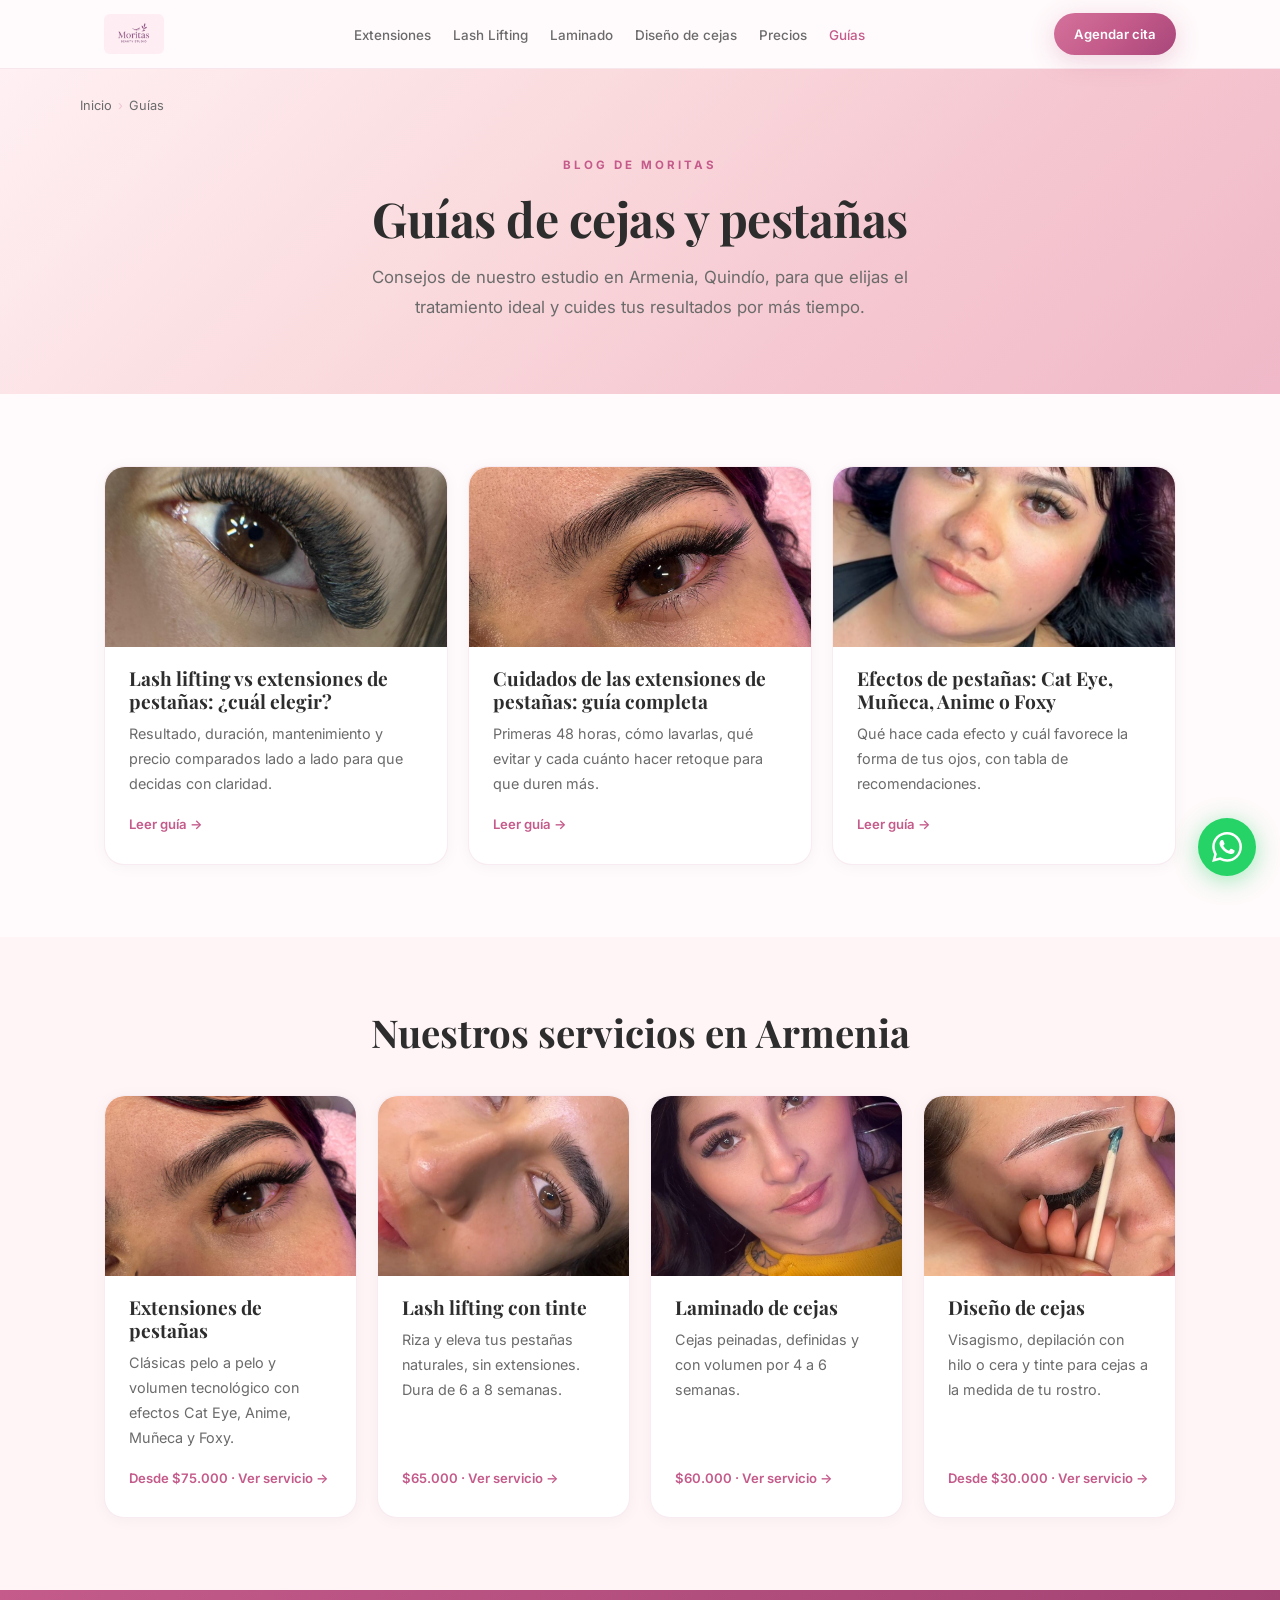
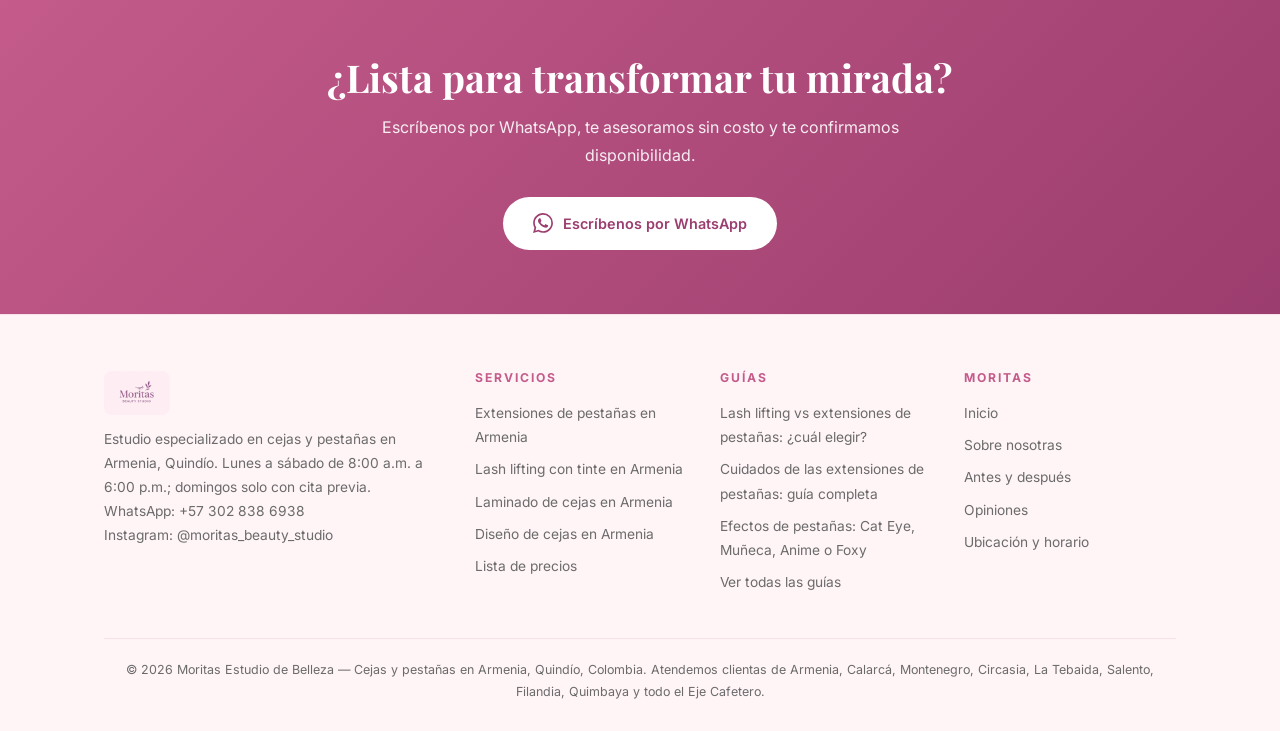
==== blog/index.html @ af014896 "SEO expansion: service landing pages, guides, favicon and sitemap - Add dedicated pages for extensio" ====
<!DOCTYPE html>
<html lang="es-CO">
<head>
<meta charset="UTF-8">
<meta name="viewport" content="width=device-width, initial-scale=1.0">
<title>Guías de Cejas y Pestañas | Blog de Moritas Armenia</title>
<meta name="description" content="Consejos de expertas en cejas y pestañas en Armenia, Quindío: cuidados de extensiones, lash lifting vs extensiones, efectos de pestañas y más.">
<meta name="robots" content="index, follow, max-snippet:-1, max-image-preview:large">
<link rel="canonical" href="https://cejasypestanasarmenia.com/blog/">
<meta name="theme-color" content="#C45B8A">
<meta name="geo.region" content="CO-QUI">
<meta name="geo.placename" content="Armenia, Quindío">
<meta property="og:type" content="website">
<meta property="og:locale" content="es_CO">
<meta property="og:site_name" content="Moritas Estudio de Belleza">
<meta property="og:title" content="Guías de Cejas y Pestañas | Blog de Moritas Armenia">
<meta property="og:description" content="Consejos de expertas en cejas y pestañas en Armenia, Quindío: cuidados de extensiones, lash lifting vs extensiones, efectos de pestañas y más.">
<meta property="og:url" content="https://cejasypestanasarmenia.com/blog/">
<meta property="og:image" content="https://cejasypestanasarmenia.com/images/logo.jpeg">
<meta name="twitter:card" content="summary_large_image">
<link rel="icon" href="/favicon.svg" type="image/svg+xml">
<link rel="apple-touch-icon" href="/images/apple-touch-icon.png">
<script>try{if(localStorage.getItem('theme')==='dark')document.documentElement.setAttribute('data-theme','dark')}catch(e){}</script>
<link rel="preconnect" href="https://fonts.googleapis.com">
<link rel="preconnect" href="https://fonts.gstatic.com" crossorigin>
<link href="https://fonts.googleapis.com/css2?family=Playfair+Display:ital,wght@0,600;0,700;1,600&family=Inter:wght@400;500;600;700&display=swap" rel="stylesheet">
<link rel="stylesheet" href="/css/pages.css">
<script type="application/ld+json">
{
  "@context": "https://schema.org",
  "@graph": [
    {
      "@type": "BreadcrumbList",
      "itemListElement": [
        {
          "@type": "ListItem",
          "position": 1,
          "name": "Inicio",
          "item": "https://cejasypestanasarmenia.com/"
        },
        {
          "@type": "ListItem",
          "position": 2,
          "name": "Guías",
          "item": "https://cejasypestanasarmenia.com/blog/"
        }
      ]
    }
  ]
}
</script>
</head>
<body>
<svg width="0" height="0" style="position:absolute" aria-hidden="true"><symbol id="wa" viewBox="0 0 24 24"><path d="M17.472 14.382c-.297-.149-1.758-.867-2.03-.967-.273-.099-.471-.148-.67.15-.197.297-.767.966-.94 1.164-.173.199-.347.223-.644.075-.297-.15-1.255-.463-2.39-1.475-.883-.788-1.48-1.761-1.653-2.059-.173-.297-.018-.458.13-.606.134-.133.298-.347.446-.52.149-.174.198-.298.298-.497.099-.198.05-.371-.025-.52-.075-.149-.669-1.612-.916-2.207-.242-.579-.487-.5-.669-.51-.173-.008-.371-.01-.57-.01-.198 0-.52.074-.792.372-.272.297-1.04 1.016-1.04 2.479 0 1.462 1.065 2.875 1.213 3.074.149.198 2.096 3.2 5.077 4.487.709.306 1.262.489 1.694.625.712.227 1.36.195 1.871.118.571-.085 1.758-.719 2.006-1.413.248-.694.248-1.289.173-1.413-.074-.124-.272-.198-.57-.347m-5.421 7.403h-.004a9.87 9.87 0 01-5.031-1.378l-.361-.214-3.741.982.998-3.648-.235-.374a9.86 9.86 0 01-1.51-5.26c.001-5.45 4.436-9.884 9.888-9.884 2.64 0 5.122 1.03 6.988 2.898a9.825 9.825 0 012.893 6.994c-.003 5.45-4.437 9.884-9.885 9.884m8.413-18.297A11.815 11.815 0 0012.05 0C5.495 0 .16 5.335.157 11.892c0 2.096.547 4.142 1.588 5.945L.057 24l6.305-1.654a11.882 11.882 0 005.683 1.448h.005c6.554 0 11.89-5.335 11.893-11.893a11.821 11.821 0 00-3.48-8.413z"/></symbol></svg>
<header class="site-header">
    <div class="container">
        <a href="/" class="logo"><img src="/images/logo.jpeg" alt="Moritas Estudio de Belleza - Cejas y Pestañas Armenia" width="60" height="40"></a>
        <nav aria-label="Servicios"><ul class="header-links"><li><a href="/extensiones-de-pestanas-armenia/">Extensiones</a></li><li><a href="/lash-lifting-armenia/">Lash Lifting</a></li><li><a href="/laminado-de-cejas-armenia/">Laminado</a></li><li><a href="/diseno-de-cejas-armenia/">Diseño de cejas</a></li><li><a href="/#precios">Precios</a></li><li><a href="/blog/" aria-current="page">Guías</a></li></ul></nav>
        <a class="btn btn-primary btn-sm" href="https://wa.me/573028386938?text=Hola%20Moritas%20%F0%9F%AB%90%20vi%20la%20p%C3%A1gina%20web%20y%20tengo%20una%20pregunta" target="_blank" rel="noopener">Agendar cita</a>
    </div>
</header>
<main>
<section class="page-hero" style="padding-bottom:48px">
    <nav class="breadcrumb container" aria-label="Ruta de navegación"><ol><li><a href="/">Inicio</a></li><li aria-current="page">Guías</li></ol></nav>
    <div class="container" style="margin-top:32px;text-align:center">
        <span class="eyebrow">Blog de Moritas</span>
        <h1 style="font-size:clamp(2rem,4.4vw,3rem);margin-bottom:16px">Guías de cejas y pestañas</h1>
        <p class="lede" style="margin-left:auto;margin-right:auto">Consejos de nuestro estudio en Armenia, Quindío, para que elijas el tratamiento ideal y cuides tus resultados por más tiempo.</p>
    </div>
</section>

<section class="section">
    <div class="container">
        <div class="cards">
            <a class="card" href="/blog/lash-lifting-vs-extensiones-de-pestanas/">
                <div class="card-img"><img src="/images/gallery-3.jpeg" alt="Lash lifting vs extensiones de pestañas" width="1024" height="1280" loading="lazy"></div>
                <h3>Lash lifting vs extensiones de pestañas: ¿cuál elegir?</h3>
                <p>Resultado, duración, mantenimiento y precio comparados lado a lado para que decidas con claridad.</p>
                <span class="card-link">Leer guía &rarr;</span>
            </a>
            <a class="card" href="/blog/cuidados-extensiones-de-pestanas/">
                <div class="card-img"><img src="/images/ba-1-after.jpeg" alt="Cuidados de las extensiones de pestañas" width="1200" height="1600" loading="lazy"></div>
                <h3>Cuidados de las extensiones de pestañas: guía completa</h3>
                <p>Primeras 48 horas, cómo lavarlas, qué evitar y cada cuánto hacer retoque para que duren más.</p>
                <span class="card-link">Leer guía &rarr;</span>
            </a>
            <a class="card" href="/blog/efectos-de-pestanas/">
                <div class="card-img"><img src="/images/gallery-5.jpeg" alt="Efectos de pestañas Cat Eye, Muñeca, Anime y Foxy" width="738" height="1600" loading="lazy"></div>
                <h3>Efectos de pestañas: Cat Eye, Muñeca, Anime o Foxy</h3>
                <p>Qué hace cada efecto y cuál favorece la forma de tus ojos, con tabla de recomendaciones.</p>
                <span class="card-link">Leer guía &rarr;</span>
            </a>
        </div>
    </div>
</section>

<section class="section alt">
    <div class="container">
        <div class="section-head">
            <h2>Nuestros servicios en Armenia</h2>
        </div>
        <div class="cards"><a class="card" href="/extensiones-de-pestanas-armenia/"><div class="card-img"><img src="/images/ba-1-after.jpeg" alt="Extensiones de pestañas en Armenia, Quindío" loading="lazy" width="400" height="180"></div><h3>Extensiones de pestañas</h3><p>Clásicas pelo a pelo y volumen tecnológico con efectos Cat Eye, Anime, Muñeca y Foxy.</p><span class="card-link">Desde $75.000 · Ver servicio &rarr;</span></a><a class="card" href="/lash-lifting-armenia/"><div class="card-img"><img src="/images/service-lash-lifting.jpeg" alt="Lash lifting con tinte en Armenia, Quindío" loading="lazy" width="400" height="180"></div><h3>Lash lifting con tinte</h3><p>Riza y eleva tus pestañas naturales, sin extensiones. Dura de 6 a 8 semanas.</p><span class="card-link">$65.000 · Ver servicio &rarr;</span></a><a class="card" href="/laminado-de-cejas-armenia/"><div class="card-img"><img src="/images/gallery-1.jpeg" alt="Laminado de cejas en Armenia, Quindío" loading="lazy" width="400" height="180"></div><h3>Laminado de cejas</h3><p>Cejas peinadas, definidas y con volumen por 4 a 6 semanas.</p><span class="card-link">$60.000 · Ver servicio &rarr;</span></a><a class="card" href="/diseno-de-cejas-armenia/"><div class="card-img"><img src="/images/service-diseno.jpeg" alt="Diseño de cejas en Armenia, Quindío" loading="lazy" width="400" height="180"></div><h3>Diseño de cejas</h3><p>Visagismo, depilación con hilo o cera y tinte para cejas a la medida de tu rostro.</p><span class="card-link">Desde $30.000 · Ver servicio &rarr;</span></a></div>
    </div>
</section>

<section class="cta-band">
    <div class="container">
        <h2>¿Lista para transformar tu mirada?</h2>
        <p>Escríbenos por WhatsApp, te asesoramos sin costo y te confirmamos disponibilidad.</p>
        <a class="btn" href="https://wa.me/573028386938?text=Hola%20Moritas%20%F0%9F%AB%90%20vi%20la%20p%C3%A1gina%20web%20y%20tengo%20una%20pregunta" target="_blank" rel="noopener"><svg aria-hidden="true"><use href="#wa"/></svg><span>Escríbenos por WhatsApp</span></a>
    </div>
</section>

</main>
<footer class="site-footer">
    <div class="container">
        <div class="footer-cols">
            <div>
                <img src="/images/logo.jpeg" alt="Moritas Estudio de Belleza" width="66" height="44" loading="lazy">
                <p>Estudio especializado en cejas y pestañas en Armenia, Quindío. Lunes a sábado de 8:00 a.m. a 6:00 p.m.; domingos solo con cita previa.</p>
                <p>WhatsApp: <a href="https://wa.me/573028386938" target="_blank" rel="noopener">+57 302 838 6938</a><br>Instagram: <a href="https://www.instagram.com/moritas_beauty_studio" target="_blank" rel="noopener">@moritas_beauty_studio</a></p>
            </div>
            <div><h2>Servicios</h2><ul><li><a href="/extensiones-de-pestanas-armenia/">Extensiones de pestañas en Armenia</a></li><li><a href="/lash-lifting-armenia/">Lash lifting con tinte en Armenia</a></li><li><a href="/laminado-de-cejas-armenia/">Laminado de cejas en Armenia</a></li><li><a href="/diseno-de-cejas-armenia/">Diseño de cejas en Armenia</a></li><li><a href="/#precios">Lista de precios</a></li></ul></div>
            <div><h2>Guías</h2><ul><li><a href="/blog/lash-lifting-vs-extensiones-de-pestanas/">Lash lifting vs extensiones de pestañas: ¿cuál elegir?</a></li><li><a href="/blog/cuidados-extensiones-de-pestanas/">Cuidados de las extensiones de pestañas: guía completa</a></li><li><a href="/blog/efectos-de-pestanas/">Efectos de pestañas: Cat Eye, Muñeca, Anime o Foxy</a></li><li><a href="/blog/">Ver todas las guías</a></li></ul></div>
            <div><h2>Moritas</h2><ul><li><a href="/">Inicio</a></li><li><a href="/#sobre-mi">Sobre nosotras</a></li><li><a href="/#resultados">Antes y después</a></li><li><a href="/#testimonios">Opiniones</a></li><li><a href="/#ubicacion">Ubicación y horario</a></li></ul></div>
        </div>
        <p class="footer-legal">&copy; 2026 Moritas Estudio de Belleza &mdash; Cejas y pestañas en Armenia, Quindío, Colombia. Atendemos clientas de Armenia, Calarcá, Montenegro, Circasia, La Tebaida, Salento, Filandia, Quimbaya y todo el Eje Cafetero.</p>
    </div>
</footer>
<a class="wa-float" href="https://wa.me/573028386938?text=Hola%20Moritas%20%F0%9F%AB%90%20vi%20la%20p%C3%A1gina%20web%20y%20tengo%20una%20pregunta" target="_blank" rel="noopener" aria-label="Escríbenos por WhatsApp"><svg aria-hidden="true"><use href="#wa"/></svg></a>
<div class="sticky-cta"><a href="https://wa.me/573028386938?text=Hola%20Moritas%20%F0%9F%AB%90%20vi%20la%20p%C3%A1gina%20web%20y%20tengo%20una%20pregunta" target="_blank" rel="noopener"><svg aria-hidden="true"><use href="#wa"/></svg><span>Agendar por WhatsApp</span></a></div>
</body>
</html>
---- css/pages.css ----
/* Shared styles for service pages, guides and 404. Tokens mirror index.html */
:root {
    --bg-primary: #FFFAFB;
    --bg-secondary: #FFF5F7;
    --bg-card: #FFFFFF;
    --bg-accent: #FFF0F3;
    --text-primary: #2D2D2D;
    --text-secondary: #6B6B6B;
    --text-accent: #C45B8A;
    --accent: #D4729B;
    --accent-light: #FAE0EC;
    --accent-glow: rgba(196, 91, 138, 0.25);
    --border: rgba(196, 91, 138, 0.12);
    --border-strong: rgba(196, 91, 138, 0.25);
    --shadow: 0 4px 24px rgba(196, 91, 138, 0.08);
    --shadow-hover: 0 12px 48px rgba(196, 91, 138, 0.15);
    --shadow-card: 0 2px 16px rgba(0,0,0,0.04);
    --gradient-hero: linear-gradient(135deg, #FFF0F3 0%, #FADADD 40%, #F5C6D0 70%, #F0B8C8 100%);
    --gradient-accent: linear-gradient(135deg, #D4729B 0%, #C45B8A 50%, #A8467A 100%);
    --gradient-cta: linear-gradient(135deg, #C45B8A 0%, #9B3D6E 100%);
    --nav-bg: rgba(255, 250, 251, 0.88);
    --whatsapp: #25D366;
    --white: #FFFFFF;
    --font-heading: 'Playfair Display', Georgia, serif;
    --font-body: 'Inter', -apple-system, sans-serif;
    --radius: 20px;
    --radius-sm: 10px;
    --transition: all 0.3s cubic-bezier(0.4, 0, 0.2, 1);
}

[data-theme="dark"] {
    --bg-primary: #140E14;
    --bg-secondary: #1C141C;
    --bg-card: #241A24;
    --bg-accent: #2E1E2E;
    --text-primary: #F5E6EE;
    --text-secondary: #B8A0AE;
    --text-accent: #E899C0;
    --accent: #E899C0;
    --accent-light: #3D2838;
    --accent-glow: rgba(232, 153, 192, 0.2);
    --border: rgba(232, 153, 192, 0.1);
    --border-strong: rgba(232, 153, 192, 0.22);
    --shadow: 0 4px 24px rgba(0, 0, 0, 0.35);
    --shadow-hover: 0 12px 48px rgba(0, 0, 0, 0.45);
    --shadow-card: 0 2px 16px rgba(0,0,0,0.25);
    --gradient-hero: linear-gradient(135deg, #140E14 0%, #1C141C 40%, #241A24 70%, #2E1E2E 100%);
    --nav-bg: rgba(20, 14, 20, 0.9);
}

*, *::before, *::after { margin: 0; padding: 0; box-sizing: border-box; }
html { scroll-padding-top: 88px; }
body {
    font-family: var(--font-body); background: var(--bg-primary); color: var(--text-primary);
    line-height: 1.75; overflow-x: hidden;
}
h1, h2, h3, h4 { font-family: var(--font-heading); line-height: 1.2; color: var(--text-primary); }
a { color: var(--text-accent); }
img { max-width: 100%; height: auto; display: block; }
.container { max-width: 1120px; margin: 0 auto; padding: 0 24px; }

/* ===== HEADER ===== */
.site-header {
    position: sticky; top: 0; z-index: 1000; background: var(--nav-bg);
    backdrop-filter: blur(20px); -webkit-backdrop-filter: blur(20px);
    border-bottom: 1px solid var(--border);
}
.site-header .container { display: flex; align-items: center; justify-content: space-between; height: 68px; gap: 16px; }
.site-header .logo img { height: 40px; width: auto; border-radius: 6px; }
.header-links { display: flex; list-style: none; gap: 22px; }
.header-links a { font-size: 0.84rem; font-weight: 500; color: var(--text-secondary); text-decoration: none; }
.header-links a:hover, .header-links a[aria-current="page"] { color: var(--text-accent); }

/* ===== BUTTONS ===== */
.btn {
    display: inline-flex; align-items: center; justify-content: center; gap: 10px;
    padding: 14px 30px; border-radius: 50px; font-size: 0.9rem; font-weight: 600;
    text-decoration: none; transition: var(--transition); font-family: var(--font-body);
}
.btn svg { width: 20px; height: 20px; fill: currentColor; flex-shrink: 0; }
.btn-primary { background: var(--gradient-accent); color: var(--white); box-shadow: 0 6px 24px var(--accent-glow); }
.btn-primary:hover { transform: translateY(-2px); box-shadow: 0 10px 32px var(--accent-glow); }
.btn-secondary { background: var(--bg-card); color: var(--text-accent); border: 1.5px solid var(--border-strong); }
.btn-secondary:hover { background: var(--accent-light); }
.btn-sm { padding: 10px 20px; font-size: 0.82rem; }

/* ===== BREADCRUMB ===== */
.breadcrumb { padding: 18px 0 0; font-size: 0.8rem; color: var(--text-secondary); }
.breadcrumb ol { list-style: none; display: flex; flex-wrap: wrap; gap: 6px; }
.breadcrumb li + li::before { content: '\203A'; margin-right: 6px; color: var(--border-strong); }
.breadcrumb a { color: var(--text-secondary); text-decoration: none; }
.breadcrumb a:hover { color: var(--text-accent); }

/* ===== PAGE HERO ===== */
.page-hero { background: var(--gradient-hero); padding: 8px 0 64px; }
.page-hero-grid { display: grid; grid-template-columns: 1.15fr 0.85fr; gap: 48px; align-items: center; margin-top: 32px; }
.eyebrow {
    display: inline-block; font-size: 0.72rem; font-weight: 700; text-transform: uppercase;
    letter-spacing: 3px; color: var(--text-accent); margin-bottom: 14px;
}
.page-hero h1 { font-size: clamp(2.1rem, 4.6vw, 3.4rem); font-weight: 700; margin-bottom: 18px; letter-spacing: -0.5px; }
.page-hero h1 em { font-style: italic; color: var(--text-accent); }
.lede { font-size: 1.05rem; color: var(--text-secondary); margin-bottom: 24px; max-width: 560px; }
.hero-facts { display: flex; flex-wrap: wrap; gap: 10px; margin-bottom: 28px; list-style: none; }
.hero-facts li {
    background: var(--bg-card); border: 1px solid var(--border); border-radius: 50px;
    padding: 6px 16px; font-size: 0.8rem; font-weight: 600; color: var(--text-accent);
}
.hero-actions { display: flex; flex-wrap: wrap; gap: 12px; }
.page-hero-img {
    border-radius: var(--radius); overflow: hidden; box-shadow: var(--shadow-hover);
    aspect-ratio: 4 / 5; background: var(--bg-card);
}
.page-hero-img img { width: 100%; height: 100%; object-fit: cover; }

/* ===== SECTIONS & PROSE ===== */
.section { padding: 72px 0; }
.section.alt { background: var(--bg-secondary); }
.section-head { max-width: 720px; margin: 0 auto 40px; text-align: center; }
.section-head h2 { font-size: clamp(1.7rem, 3.4vw, 2.4rem); margin-bottom: 12px; }
.section-head p { color: var(--text-secondary); }
.prose { max-width: 760px; margin: 0 auto; }
.prose h2 { font-size: clamp(1.5rem, 3vw, 2rem); margin: 48px 0 16px; }
.prose h2:first-child { margin-top: 0; }
.prose h3 { font-size: 1.25rem; margin: 32px 0 10px; }
.prose p { margin-bottom: 16px; color: var(--text-secondary); }
.prose p strong, .prose li strong { color: var(--text-primary); }
.prose ul, .prose ol { margin: 0 0 20px 22px; color: var(--text-secondary); }
.prose li { margin-bottom: 8px; }
.prose figure { margin: 28px 0; }
.prose figure img { border-radius: var(--radius); width: 100%; max-height: 520px; object-fit: cover; }
.prose figcaption { font-size: 0.8rem; color: var(--text-secondary); text-align: center; margin-top: 8px; }
.note {
    background: var(--bg-accent); border-left: 3px solid var(--accent); border-radius: var(--radius-sm);
    padding: 16px 20px; margin: 24px 0; font-size: 0.92rem; color: var(--text-secondary);
}

/* ===== CARDS ===== */
.cards { display: grid; grid-template-columns: repeat(auto-fit, minmax(240px, 1fr)); gap: 20px; }
.card {
    background: var(--bg-card); border: 1px solid var(--border); border-radius: var(--radius);
    padding: 28px 24px; box-shadow: var(--shadow-card); display: flex; flex-direction: column;
}
.card h3 { font-size: 1.2rem; margin-bottom: 8px; }
.card p { font-size: 0.9rem; color: var(--text-secondary); margin-bottom: 16px; flex-grow: 1; }
.card .price { font-family: var(--font-heading); font-size: 1.6rem; font-weight: 700; color: var(--text-accent); margin-bottom: 4px; }
.card .price-note { font-size: 0.78rem; color: var(--text-secondary); margin-bottom: 16px; }
.card.featured { border-color: var(--accent); box-shadow: var(--shadow-hover); }
a.card { text-decoration: none; color: inherit; transition: var(--transition); }
a.card:hover { transform: translateY(-4px); border-color: var(--border-strong); box-shadow: var(--shadow-hover); }
.card-img { margin: -28px -24px 20px; border-radius: var(--radius) var(--radius) 0 0; overflow: hidden; height: 180px; }
.card-img img { width: 100%; height: 100%; object-fit: cover; }
.card-link { font-size: 0.82rem; font-weight: 600; color: var(--text-accent); }

/* ===== STEPS ===== */
.steps { list-style: none; counter-reset: step; display: grid; grid-template-columns: repeat(auto-fit, minmax(220px, 1fr)); gap: 20px; }
.steps li { counter-increment: step; background: var(--bg-card); border: 1px solid var(--border); border-radius: var(--radius); padding: 24px; }
.steps li::before {
    content: counter(step); display: flex; align-items: center; justify-content: center;
    width: 40px; height: 40px; border-radius: 50%; background: var(--gradient-accent); color: var(--white);
    font-weight: 700; margin-bottom: 14px;
}
.steps h3 { font-size: 1.05rem; margin-bottom: 6px; }
.steps p { font-size: 0.88rem; color: var(--text-secondary); }

/* ===== DO / DON'T ===== */
.two-col { display: grid; grid-template-columns: 1fr 1fr; gap: 20px; }
.check-list, .cross-list { list-style: none; margin: 0 !important; }
.check-list li, .cross-list li { position: relative; padding-left: 28px; margin-bottom: 10px; }
.check-list li::before { content: '\2713'; position: absolute; left: 0; color: var(--text-accent); font-weight: 700; }
.cross-list li::before { content: '\2715'; position: absolute; left: 0; color: var(--text-secondary); font-weight: 700; }

/* ===== GALLERY ===== */
.gallery { display: grid; grid-template-columns: repeat(3, 1fr); gap: 14px; }
.gallery img { width: 100%; aspect-ratio: 3 / 4; object-fit: cover; border-radius: var(--radius-sm); }

/* ===== TABLE ===== */
.table-wrap { overflow-x: auto; margin: 24px 0; border: 1px solid var(--border); border-radius: var(--radius-sm); }
table { width: 100%; border-collapse: collapse; font-size: 0.9rem; background: var(--bg-card); }
th, td { padding: 14px 16px; text-align: left; border-bottom: 1px solid var(--border); vertical-align: top; }
th { background: var(--bg-accent); color: var(--text-primary); font-weight: 600; }
td { color: var(--text-secondary); }
tr:last-child td { border-bottom: none; }

/* ===== FAQ ===== */
.faq-list { max-width: 780px; margin: 0 auto; }
.faq-list details {
    background: var(--bg-card); border: 1px solid var(--border); border-radius: var(--radius-sm);
    margin-bottom: 12px;
}
.faq-list summary {
    padding: 18px 56px 18px 22px; cursor: pointer; font-weight: 600; font-size: 0.95rem;
    list-style: none; position: relative;
}
.faq-list summary::-webkit-details-marker { display: none; }
.faq-list summary::after {
    content: '+'; position: absolute; right: 18px; top: 50%; transform: translateY(-50%);
    width: 28px; height: 28px; border-radius: 50%; background: var(--accent-light); color: var(--text-accent);
    display: flex; align-items: center; justify-content: center; transition: transform 0.3s ease;
}
.faq-list details[open] summary::after { transform: translateY(-50%) rotate(45deg); }
.faq-list details p { padding: 0 22px 18px; color: var(--text-secondary); font-size: 0.92rem; }

/* ===== ARTICLE ===== */
.article-meta { font-size: 0.82rem; color: var(--text-secondary); margin-bottom: 8px; }
.toc { background: var(--bg-card); border: 1px solid var(--border); border-radius: var(--radius-sm); padding: 20px 24px; margin: 0 0 32px; }
.toc strong { display: block; margin-bottom: 8px; font-size: 0.9rem; }
.toc ol { margin: 0 0 0 20px !important; }
.toc a { text-decoration: none; }

/* ===== CTA BAND ===== */
.cta-band { background: var(--gradient-cta); color: var(--white); text-align: center; padding: 64px 0; }
.cta-band h2 { color: var(--white); font-size: clamp(1.7rem, 3.4vw, 2.4rem); margin-bottom: 12px; }
.cta-band p { opacity: 0.9; margin-bottom: 28px; max-width: 560px; margin-left: auto; margin-right: auto; }
.cta-band .btn { background: var(--white); color: #9B3D6E; }
.cta-band .btn:hover { transform: translateY(-2px); }

/* ===== FOOTER ===== */
.site-footer { background: var(--bg-secondary); border-top: 1px solid var(--border); padding: 56px 0 28px; font-size: 0.86rem; }
.footer-cols { display: grid; grid-template-columns: 1.6fr 1fr 1fr 1fr; gap: 32px; margin-bottom: 36px; }
.footer-cols h2 {
    font-family: var(--font-body); font-size: 0.76rem; text-transform: uppercase; letter-spacing: 2px;
    color: var(--text-accent); margin-bottom: 16px;
}
.footer-cols ul { list-style: none; }
.footer-cols li { margin-bottom: 8px; }
.footer-cols a { color: var(--text-secondary); text-decoration: none; }
.footer-cols a:hover { color: var(--text-accent); }
.footer-cols p { color: var(--text-secondary); }
.footer-cols img { height: 44px; width: auto; border-radius: 8px; margin-bottom: 12px; }
.footer-legal { border-top: 1px solid var(--border); padding-top: 20px; text-align: center; font-size: 0.78rem; color: var(--text-secondary); }

/* ===== WHATSAPP ===== */
.wa-float {
    position: fixed; bottom: 24px; right: 24px; z-index: 998; width: 58px; height: 58px;
    background: var(--whatsapp); border-radius: 50%; display: flex; align-items: center; justify-content: center;
    box-shadow: 0 4px 24px rgba(37, 211, 102, 0.45);
}
.wa-float svg { width: 30px; height: 30px; fill: var(--white); }
.sticky-cta { display: none; }

/* ===== RESPONSIVE ===== */
@media (max-width: 900px) {
    .header-links { display: none; }
    .page-hero-grid { grid-template-columns: 1fr; gap: 32px; }
    .page-hero-img { max-width: 420px; aspect-ratio: 1 / 1; }
    .footer-cols { grid-template-columns: 1fr 1fr; }
}
@media (max-width: 640px) {
    .container { padding: 0 16px; }
    .section { padding: 52px 0; }
    .two-col { grid-template-columns: 1fr; }
    .gallery { grid-template-columns: 1fr 1fr; }
    .footer-cols { grid-template-columns: 1fr; }
    .hero-actions .btn { width: 100%; }
    .wa-float { display: none; }
    .sticky-cta {
        display: block; position: fixed; left: 0; right: 0; bottom: 0; z-index: 997;
        background: var(--gradient-cta); padding: 12px 16px; text-align: center;
        box-shadow: 0 -4px 20px rgba(0,0,0,0.15);
    }
    .sticky-cta a { color: var(--white); font-weight: 700; text-decoration: none; display: flex; align-items: center; justify-content: center; gap: 8px; }
    .sticky-cta svg { width: 20px; height: 20px; fill: currentColor; }
    body { padding-bottom: 56px; }
}
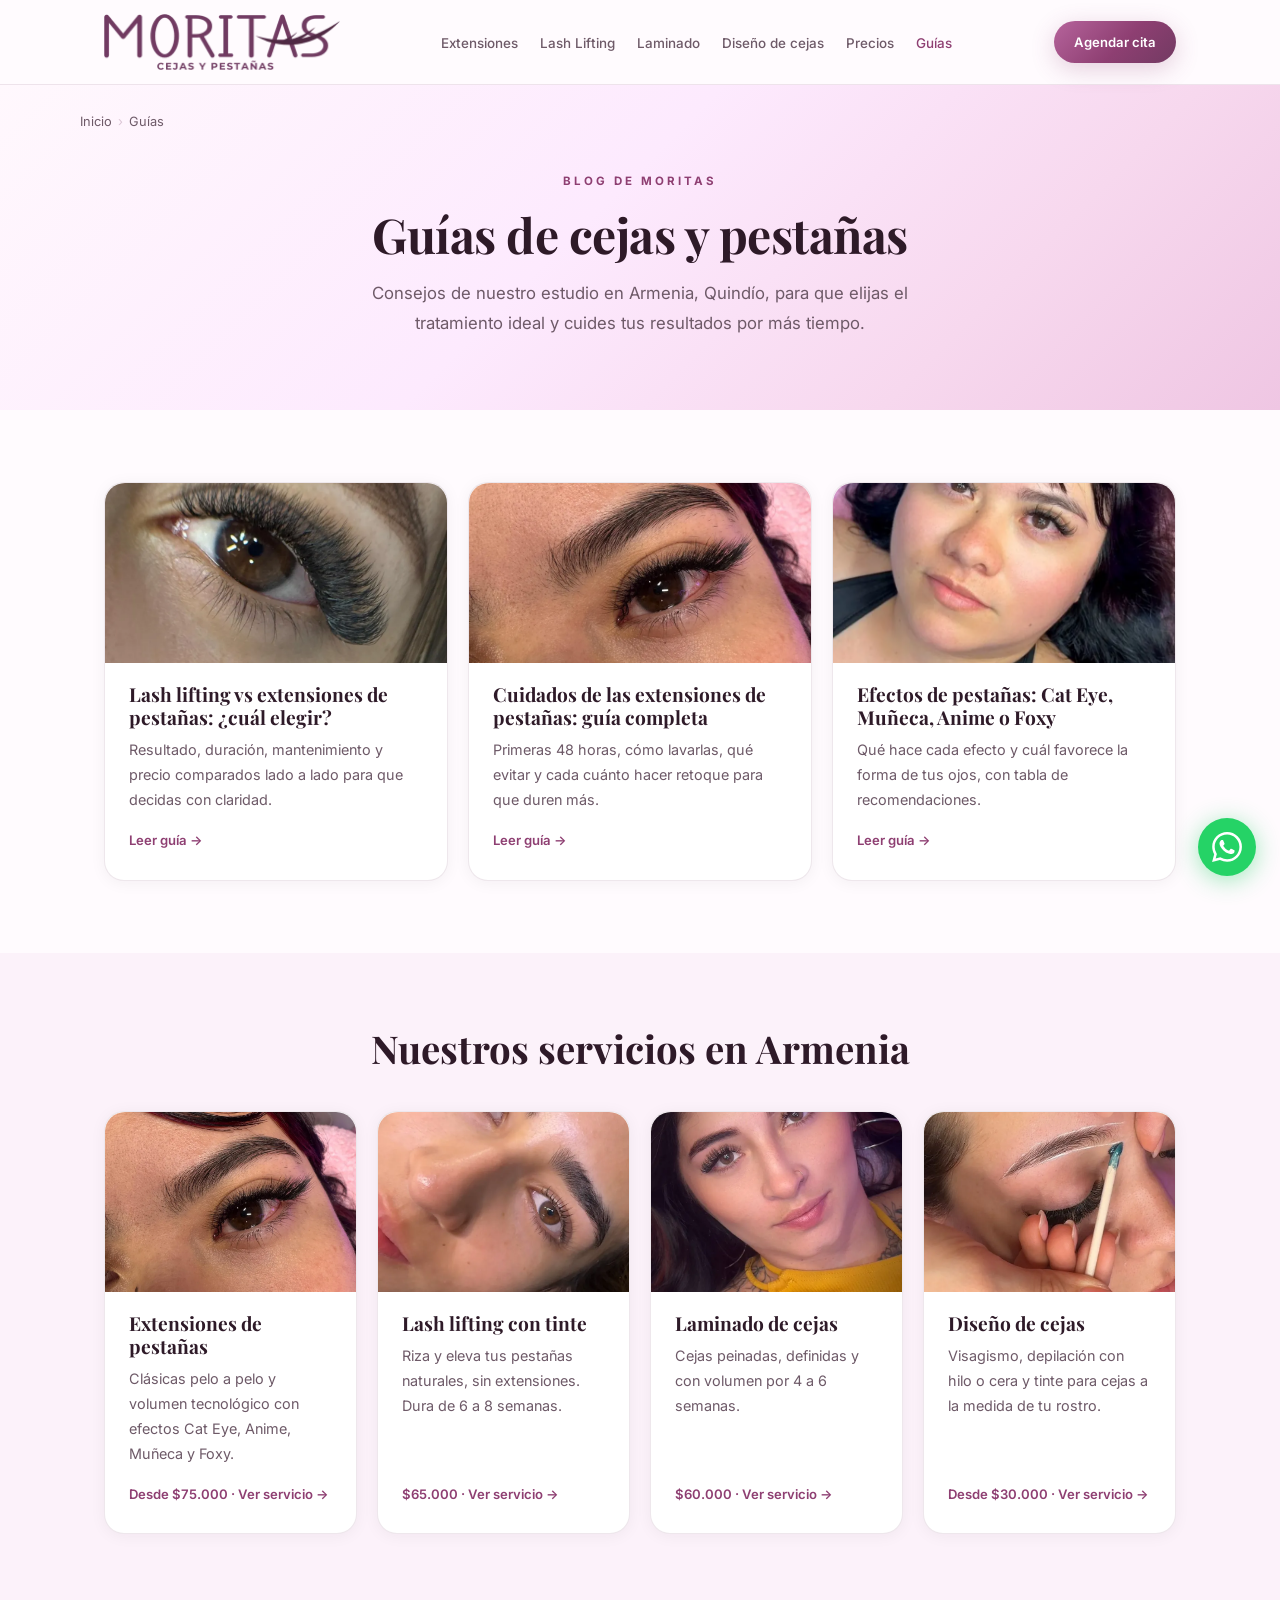
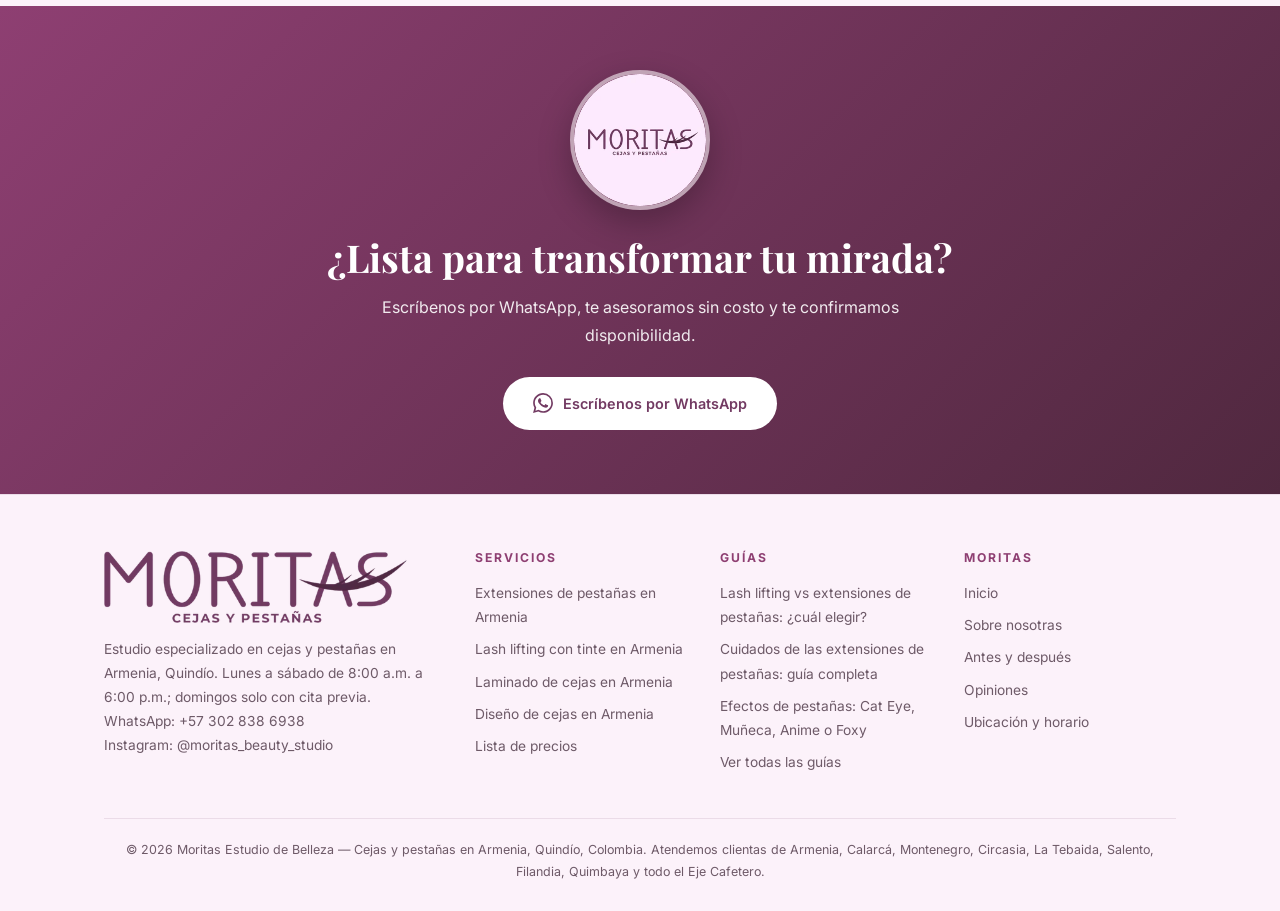
==== commit c72d83bb: "Add rebrand files missing from previous commit The previous commit only contained the file deletions" ====
--- a/blog/index.html
+++ b/blog/index.html
@@ -7,7 +7,7 @@
 <meta name="description" content="Consejos de expertas en cejas y pestañas en Armenia, Quindío: cuidados de extensiones, lash lifting vs extensiones, efectos de pestañas y más.">
 <meta name="robots" content="index, follow, max-snippet:-1, max-image-preview:large">
 <link rel="canonical" href="https://cejasypestanasarmenia.com/blog/">
-<meta name="theme-color" content="#C45B8A">
+<meta name="theme-color" content="#723A62">
 <meta name="geo.region" content="CO-QUI">
 <meta name="geo.placename" content="Armenia, Quindío">
 <meta property="og:type" content="website">
@@ -16,9 +16,12 @@
 <meta property="og:title" content="Guías de Cejas y Pestañas | Blog de Moritas Armenia">
 <meta property="og:description" content="Consejos de expertas en cejas y pestañas en Armenia, Quindío: cuidados de extensiones, lash lifting vs extensiones, efectos de pestañas y más.">
 <meta property="og:url" content="https://cejasypestanasarmenia.com/blog/">
-<meta property="og:image" content="https://cejasypestanasarmenia.com/images/logo.jpeg">
+<meta property="og:image" content="https://cejasypestanasarmenia.com/images/og-image.jpg">
 <meta name="twitter:card" content="summary_large_image">
-<link rel="icon" href="/favicon.svg" type="image/svg+xml">
+<link rel="icon" href="/favicon.ico" sizes="any">
+<link rel="icon" href="/favicon-48.png" type="image/png" sizes="48x48">
+<link rel="icon" href="/favicon-96.png" type="image/png" sizes="96x96">
+<link rel="manifest" href="/site.webmanifest">
 <link rel="apple-touch-icon" href="/images/apple-touch-icon.png">
 <script>try{if(localStorage.getItem('theme')==='dark')document.documentElement.setAttribute('data-theme','dark')}catch(e){}</script>
 <link rel="preconnect" href="https://fonts.googleapis.com">
@@ -54,7 +57,7 @@
 <svg width="0" height="0" style="position:absolute" aria-hidden="true"><symbol id="wa" viewBox="0 0 24 24"><path d="M17.472 14.382c-.297-.149-1.758-.867-2.03-.967-.273-.099-.471-.148-.67.15-.197.297-.767.966-.94 1.164-.173.199-.347.223-.644.075-.297-.15-1.255-.463-2.39-1.475-.883-.788-1.48-1.761-1.653-2.059-.173-.297-.018-.458.13-.606.134-.133.298-.347.446-.52.149-.174.198-.298.298-.497.099-.198.05-.371-.025-.52-.075-.149-.669-1.612-.916-2.207-.242-.579-.487-.5-.669-.51-.173-.008-.371-.01-.57-.01-.198 0-.52.074-.792.372-.272.297-1.04 1.016-1.04 2.479 0 1.462 1.065 2.875 1.213 3.074.149.198 2.096 3.2 5.077 4.487.709.306 1.262.489 1.694.625.712.227 1.36.195 1.871.118.571-.085 1.758-.719 2.006-1.413.248-.694.248-1.289.173-1.413-.074-.124-.272-.198-.57-.347m-5.421 7.403h-.004a9.87 9.87 0 01-5.031-1.378l-.361-.214-3.741.982.998-3.648-.235-.374a9.86 9.86 0 01-1.51-5.26c.001-5.45 4.436-9.884 9.888-9.884 2.64 0 5.122 1.03 6.988 2.898a9.825 9.825 0 012.893 6.994c-.003 5.45-4.437 9.884-9.885 9.884m8.413-18.297A11.815 11.815 0 0012.05 0C5.495 0 .16 5.335.157 11.892c0 2.096.547 4.142 1.588 5.945L.057 24l6.305-1.654a11.882 11.882 0 005.683 1.448h.005c6.554 0 11.89-5.335 11.893-11.893a11.821 11.821 0 00-3.48-8.413z"/></symbol></svg>
 <header class="site-header">
     <div class="container">
-        <a href="/" class="logo"><img src="/images/logo.jpeg" alt="Moritas Estudio de Belleza - Cejas y Pestañas Armenia" width="60" height="40"></a>
+        <a href="/" class="logo" aria-label="Moritas Cejas y Pestañas - Inicio"><img class="logo-light" src="/images/brand/moritas-logo.webp" alt="Moritas Cejas y Pestañas" width="480" height="114"><img class="logo-dark" src="/images/brand/moritas-logo-light.webp" alt="" width="480" height="114"></a>
         <nav aria-label="Servicios"><ul class="header-links"><li><a href="/extensiones-de-pestanas-armenia/">Extensiones</a></li><li><a href="/lash-lifting-armenia/">Lash Lifting</a></li><li><a href="/laminado-de-cejas-armenia/">Laminado</a></li><li><a href="/diseno-de-cejas-armenia/">Diseño de cejas</a></li><li><a href="/#precios">Precios</a></li><li><a href="/blog/" aria-current="page">Guías</a></li></ul></nav>
         <a class="btn btn-primary btn-sm" href="https://wa.me/573028386938?text=Hola%20Moritas%20%F0%9F%AB%90%20vi%20la%20p%C3%A1gina%20web%20y%20tengo%20una%20pregunta" target="_blank" rel="noopener">Agendar cita</a>
     </div>
@@ -73,19 +76,19 @@
     <div class="container">
         <div class="cards">
             <a class="card" href="/blog/lash-lifting-vs-extensiones-de-pestanas/">
-                <div class="card-img"><img src="/images/gallery-3.jpeg" alt="Lash lifting vs extensiones de pestañas" width="1024" height="1280" loading="lazy"></div>
+                <div class="card-img"><img src="/images/gallery-3.webp" alt="Lash lifting vs extensiones de pestañas" width="900" height="1125" loading="lazy"></div>
                 <h3>Lash lifting vs extensiones de pestañas: ¿cuál elegir?</h3>
                 <p>Resultado, duración, mantenimiento y precio comparados lado a lado para que decidas con claridad.</p>
                 <span class="card-link">Leer guía &rarr;</span>
             </a>
             <a class="card" href="/blog/cuidados-extensiones-de-pestanas/">
-                <div class="card-img"><img src="/images/ba-1-after.jpeg" alt="Cuidados de las extensiones de pestañas" width="1200" height="1600" loading="lazy"></div>
+                <div class="card-img"><img src="/images/ba-1-after.webp" alt="Cuidados de las extensiones de pestañas" width="900" height="1200" loading="lazy"></div>
                 <h3>Cuidados de las extensiones de pestañas: guía completa</h3>
                 <p>Primeras 48 horas, cómo lavarlas, qué evitar y cada cuánto hacer retoque para que duren más.</p>
                 <span class="card-link">Leer guía &rarr;</span>
             </a>
             <a class="card" href="/blog/efectos-de-pestanas/">
-                <div class="card-img"><img src="/images/gallery-5.jpeg" alt="Efectos de pestañas Cat Eye, Muñeca, Anime y Foxy" width="738" height="1600" loading="lazy"></div>
+                <div class="card-img"><img src="/images/gallery-5.webp" alt="Efectos de pestañas Cat Eye, Muñeca, Anime y Foxy" width="738" height="1304" loading="lazy"></div>
                 <h3>Efectos de pestañas: Cat Eye, Muñeca, Anime o Foxy</h3>
                 <p>Qué hace cada efecto y cuál favorece la forma de tus ojos, con tabla de recomendaciones.</p>
                 <span class="card-link">Leer guía &rarr;</span>
@@ -99,12 +102,13 @@
         <div class="section-head">
             <h2>Nuestros servicios en Armenia</h2>
         </div>
-        <div class="cards"><a class="card" href="/extensiones-de-pestanas-armenia/"><div class="card-img"><img src="/images/ba-1-after.jpeg" alt="Extensiones de pestañas en Armenia, Quindío" loading="lazy" width="400" height="180"></div><h3>Extensiones de pestañas</h3><p>Clásicas pelo a pelo y volumen tecnológico con efectos Cat Eye, Anime, Muñeca y Foxy.</p><span class="card-link">Desde $75.000 · Ver servicio &rarr;</span></a><a class="card" href="/lash-lifting-armenia/"><div class="card-img"><img src="/images/service-lash-lifting.jpeg" alt="Lash lifting con tinte en Armenia, Quindío" loading="lazy" width="400" height="180"></div><h3>Lash lifting con tinte</h3><p>Riza y eleva tus pestañas naturales, sin extensiones. Dura de 6 a 8 semanas.</p><span class="card-link">$65.000 · Ver servicio &rarr;</span></a><a class="card" href="/laminado-de-cejas-armenia/"><div class="card-img"><img src="/images/gallery-1.jpeg" alt="Laminado de cejas en Armenia, Quindío" loading="lazy" width="400" height="180"></div><h3>Laminado de cejas</h3><p>Cejas peinadas, definidas y con volumen por 4 a 6 semanas.</p><span class="card-link">$60.000 · Ver servicio &rarr;</span></a><a class="card" href="/diseno-de-cejas-armenia/"><div class="card-img"><img src="/images/service-diseno.jpeg" alt="Diseño de cejas en Armenia, Quindío" loading="lazy" width="400" height="180"></div><h3>Diseño de cejas</h3><p>Visagismo, depilación con hilo o cera y tinte para cejas a la medida de tu rostro.</p><span class="card-link">Desde $30.000 · Ver servicio &rarr;</span></a></div>
+        <div class="cards"><a class="card" href="/extensiones-de-pestanas-armenia/"><div class="card-img"><img src="/images/ba-1-after.webp" alt="Extensiones de pestañas en Armenia, Quindío" loading="lazy" width="400" height="180"></div><h3>Extensiones de pestañas</h3><p>Clásicas pelo a pelo y volumen tecnológico con efectos Cat Eye, Anime, Muñeca y Foxy.</p><span class="card-link">Desde $75.000 · Ver servicio &rarr;</span></a><a class="card" href="/lash-lifting-armenia/"><div class="card-img"><img src="/images/service-lash-lifting.webp" alt="Lash lifting con tinte en Armenia, Quindío" loading="lazy" width="400" height="180"></div><h3>Lash lifting con tinte</h3><p>Riza y eleva tus pestañas naturales, sin extensiones. Dura de 6 a 8 semanas.</p><span class="card-link">$65.000 · Ver servicio &rarr;</span></a><a class="card" href="/laminado-de-cejas-armenia/"><div class="card-img"><img src="/images/gallery-1.webp" alt="Laminado de cejas en Armenia, Quindío" loading="lazy" width="400" height="180"></div><h3>Laminado de cejas</h3><p>Cejas peinadas, definidas y con volumen por 4 a 6 semanas.</p><span class="card-link">$60.000 · Ver servicio &rarr;</span></a><a class="card" href="/diseno-de-cejas-armenia/"><div class="card-img"><img src="/images/service-diseno.webp" alt="Diseño de cejas en Armenia, Quindío" loading="lazy" width="400" height="180"></div><h3>Diseño de cejas</h3><p>Visagismo, depilación con hilo o cera y tinte para cejas a la medida de tu rostro.</p><span class="card-link">Desde $30.000 · Ver servicio &rarr;</span></a></div>
     </div>
 </section>
 
 <section class="cta-band">
     <div class="container">
+        <img class="cta-seal" src="/images/brand/moritas-sello-240.webp" alt="Moritas Cejas y Pestañas" width="240" height="240" loading="lazy">
         <h2>¿Lista para transformar tu mirada?</h2>
         <p>Escríbenos por WhatsApp, te asesoramos sin costo y te confirmamos disponibilidad.</p>
         <a class="btn" href="https://wa.me/573028386938?text=Hola%20Moritas%20%F0%9F%AB%90%20vi%20la%20p%C3%A1gina%20web%20y%20tengo%20una%20pregunta" target="_blank" rel="noopener"><svg aria-hidden="true"><use href="#wa"/></svg><span>Escríbenos por WhatsApp</span></a>
@@ -116,7 +120,7 @@
     <div class="container">
         <div class="footer-cols">
             <div>
-                <img src="/images/logo.jpeg" alt="Moritas Estudio de Belleza" width="66" height="44" loading="lazy">
+                <img class="logo-light" src="/images/brand/moritas-logo.webp" alt="Moritas Cejas y Pestañas" width="480" height="114" loading="lazy"><img class="logo-dark" src="/images/brand/moritas-logo-light.webp" alt="" width="480" height="114" loading="lazy">
                 <p>Estudio especializado en cejas y pestañas en Armenia, Quindío. Lunes a sábado de 8:00 a.m. a 6:00 p.m.; domingos solo con cita previa.</p>
                 <p>WhatsApp: <a href="https://wa.me/573028386938" target="_blank" rel="noopener">+57 302 838 6938</a><br>Instagram: <a href="https://www.instagram.com/moritas_beauty_studio" target="_blank" rel="noopener">@moritas_beauty_studio</a></p>
             </div>
--- a/css/pages.css
+++ b/css/pages.css
@@ -1,24 +1,24 @@
 /* Shared styles for service pages, guides and 404. Tokens mirror index.html */
 :root {
-    --bg-primary: #FFFAFB;
-    --bg-secondary: #FFF5F7;
+    --bg-primary: #FFFBFE;
+    --bg-secondary: #FCF2FA;
     --bg-card: #FFFFFF;
-    --bg-accent: #FFF0F3;
-    --text-primary: #2D2D2D;
-    --text-secondary: #6B6B6B;
-    --text-accent: #C45B8A;
-    --accent: #D4729B;
-    --accent-light: #FAE0EC;
-    --accent-glow: rgba(196, 91, 138, 0.25);
-    --border: rgba(196, 91, 138, 0.12);
-    --border-strong: rgba(196, 91, 138, 0.25);
-    --shadow: 0 4px 24px rgba(196, 91, 138, 0.08);
-    --shadow-hover: 0 12px 48px rgba(196, 91, 138, 0.15);
-    --shadow-card: 0 2px 16px rgba(0,0,0,0.04);
-    --gradient-hero: linear-gradient(135deg, #FFF0F3 0%, #FADADD 40%, #F5C6D0 70%, #F0B8C8 100%);
-    --gradient-accent: linear-gradient(135deg, #D4729B 0%, #C45B8A 50%, #A8467A 100%);
-    --gradient-cta: linear-gradient(135deg, #C45B8A 0%, #9B3D6E 100%);
-    --nav-bg: rgba(255, 250, 251, 0.88);
+    --bg-accent: #FBEEF8;
+    --text-primary: #2E1A28;
+    --text-secondary: #6E5A68;
+    --text-accent: #8E3F72;
+    --accent: #B6649C;
+    --accent-light: #F6E1F1;
+    --accent-glow: rgba(142, 63, 114, 0.24);
+    --border: rgba(114, 58, 98, 0.12);
+    --border-strong: rgba(114, 58, 98, 0.26);
+    --shadow: 0 4px 24px rgba(114, 58, 98, 0.08);
+    --shadow-hover: 0 14px 48px rgba(114, 58, 98, 0.16);
+    --shadow-card: 0 2px 16px rgba(46, 26, 40, 0.05);
+    --gradient-hero: linear-gradient(135deg, #FFF8FD 0%, #FDEAFE 45%, #F7D8EE 75%, #EFC6E3 100%);
+    --gradient-accent: linear-gradient(135deg, #B6649C 0%, #8E3F72 55%, #723A62 100%);
+    --gradient-cta: linear-gradient(135deg, #8E3F72 0%, #50283F 100%);
+    --nav-bg: rgba(255, 251, 254, 0.88);
     --whatsapp: #25D366;
     --white: #FFFFFF;
     --font-heading: 'Playfair Display', Georgia, serif;
@@ -29,27 +29,27 @@
 }
 
 [data-theme="dark"] {
-    --bg-primary: #140E14;
-    --bg-secondary: #1C141C;
-    --bg-card: #241A24;
-    --bg-accent: #2E1E2E;
-    --text-primary: #F5E6EE;
-    --text-secondary: #B8A0AE;
-    --text-accent: #E899C0;
-    --accent: #E899C0;
-    --accent-light: #3D2838;
-    --accent-glow: rgba(232, 153, 192, 0.2);
-    --border: rgba(232, 153, 192, 0.1);
-    --border-strong: rgba(232, 153, 192, 0.22);
+    --bg-primary: #150D13;
+    --bg-secondary: #1D1219;
+    --bg-card: #261823;
+    --bg-accent: #2F1E2B;
+    --text-primary: #F7E8F2;
+    --text-secondary: #BFA5B6;
+    --text-accent: #E7A6D3;
+    --accent: #E7A6D3;
+    --accent-light: #3A2433;
+    --accent-glow: rgba(231, 166, 211, 0.2);
+    --border: rgba(231, 166, 211, 0.1);
+    --border-strong: rgba(231, 166, 211, 0.22);
     --shadow: 0 4px 24px rgba(0, 0, 0, 0.35);
     --shadow-hover: 0 12px 48px rgba(0, 0, 0, 0.45);
     --shadow-card: 0 2px 16px rgba(0,0,0,0.25);
-    --gradient-hero: linear-gradient(135deg, #140E14 0%, #1C141C 40%, #241A24 70%, #2E1E2E 100%);
-    --nav-bg: rgba(20, 14, 20, 0.9);
+    --gradient-hero: linear-gradient(135deg, #150D13 0%, #1D1219 40%, #261823 70%, #2F1E2B 100%);
+    --nav-bg: rgba(21, 13, 19, 0.9);
 }
 
 *, *::before, *::after { margin: 0; padding: 0; box-sizing: border-box; }
-html { scroll-padding-top: 88px; }
+html { scroll-padding-top: 100px; }
 body {
     font-family: var(--font-body); background: var(--bg-primary); color: var(--text-primary);
     line-height: 1.75; overflow-x: hidden;
@@ -65,8 +65,11 @@
     backdrop-filter: blur(20px); -webkit-backdrop-filter: blur(20px);
     border-bottom: 1px solid var(--border);
 }
-.site-header .container { display: flex; align-items: center; justify-content: space-between; height: 68px; gap: 16px; }
-.site-header .logo img { height: 40px; width: auto; border-radius: 6px; }
+.site-header .container { display: flex; align-items: center; justify-content: space-between; height: 84px; gap: 16px; }
+.site-header .logo img { height: 56px; width: auto; }
+.logo-dark { display: none !important; }
+[data-theme="dark"] .logo-light { display: none !important; }
+[data-theme="dark"] .logo-dark { display: block !important; }
 .header-links { display: flex; list-style: none; gap: 22px; }
 .header-links a { font-size: 0.84rem; font-weight: 500; color: var(--text-secondary); text-decoration: none; }
 .header-links a:hover, .header-links a[aria-current="page"] { color: var(--text-accent); }
@@ -108,8 +111,14 @@
 }
 .hero-actions { display: flex; flex-wrap: wrap; gap: 12px; }
 .page-hero-img {
-    border-radius: var(--radius); overflow: hidden; box-shadow: var(--shadow-hover);
-    aspect-ratio: 4 / 5; background: var(--bg-card);
+    position: relative; overflow: hidden; box-shadow: var(--shadow-hover);
+    aspect-ratio: 4 / 5; background: var(--bg-card); justify-self: center; width: min(100%, 420px);
+    border-radius: 999px 999px 28px 28px; border: 7px solid var(--bg-card);
+}
+.page-hero-img::after {
+    content: ''; position: absolute; left: 18px; bottom: 18px; width: 132px; height: 132px;
+    border-radius: 50%; border: 3px solid var(--white); box-shadow: 0 8px 24px rgba(80, 40, 63, 0.3);
+    background: url('/images/brand/moritas-sello-240.webp') center / cover;
 }
 .page-hero-img img { width: 100%; height: 100%; object-fit: cover; }
 
@@ -210,9 +219,13 @@
 
 /* ===== CTA BAND ===== */
 .cta-band { background: var(--gradient-cta); color: var(--white); text-align: center; padding: 64px 0; }
+.cta-seal {
+    width: 140px; height: 140px; border-radius: 50%; margin: 0 auto 24px;
+    border: 4px solid rgba(255, 255, 255, 0.55); box-shadow: 0 12px 32px rgba(0, 0, 0, 0.25);
+}
 .cta-band h2 { color: var(--white); font-size: clamp(1.7rem, 3.4vw, 2.4rem); margin-bottom: 12px; }
 .cta-band p { opacity: 0.9; margin-bottom: 28px; max-width: 560px; margin-left: auto; margin-right: auto; }
-.cta-band .btn { background: var(--white); color: #9B3D6E; }
+.cta-band .btn { background: var(--white); color: #723A62; }
 .cta-band .btn:hover { transform: translateY(-2px); }
 
 /* ===== FOOTER ===== */
@@ -227,7 +240,7 @@
 .footer-cols a { color: var(--text-secondary); text-decoration: none; }
 .footer-cols a:hover { color: var(--text-accent); }
 .footer-cols p { color: var(--text-secondary); }
-.footer-cols img { height: 44px; width: auto; border-radius: 8px; margin-bottom: 12px; }
+.footer-cols img { height: 72px; width: auto; margin-bottom: 14px; }
 .footer-legal { border-top: 1px solid var(--border); padding-top: 20px; text-align: center; font-size: 0.78rem; color: var(--text-secondary); }
 
 /* ===== WHATSAPP ===== */
@@ -243,11 +256,14 @@
 @media (max-width: 900px) {
     .header-links { display: none; }
     .page-hero-grid { grid-template-columns: 1fr; gap: 32px; }
-    .page-hero-img { max-width: 420px; aspect-ratio: 1 / 1; }
+    .page-hero-img { width: min(100%, 340px); }
     .footer-cols { grid-template-columns: 1fr 1fr; }
 }
 @media (max-width: 640px) {
     .container { padding: 0 16px; }
+    .site-header .logo img { height: 42px; }
+    .site-header .container { height: 72px; }
+    .page-hero-img::after { width: 100px; height: 100px; left: 12px; bottom: 12px; }
     .section { padding: 52px 0; }
     .two-col { grid-template-columns: 1fr; }
     .gallery { grid-template-columns: 1fr 1fr; }
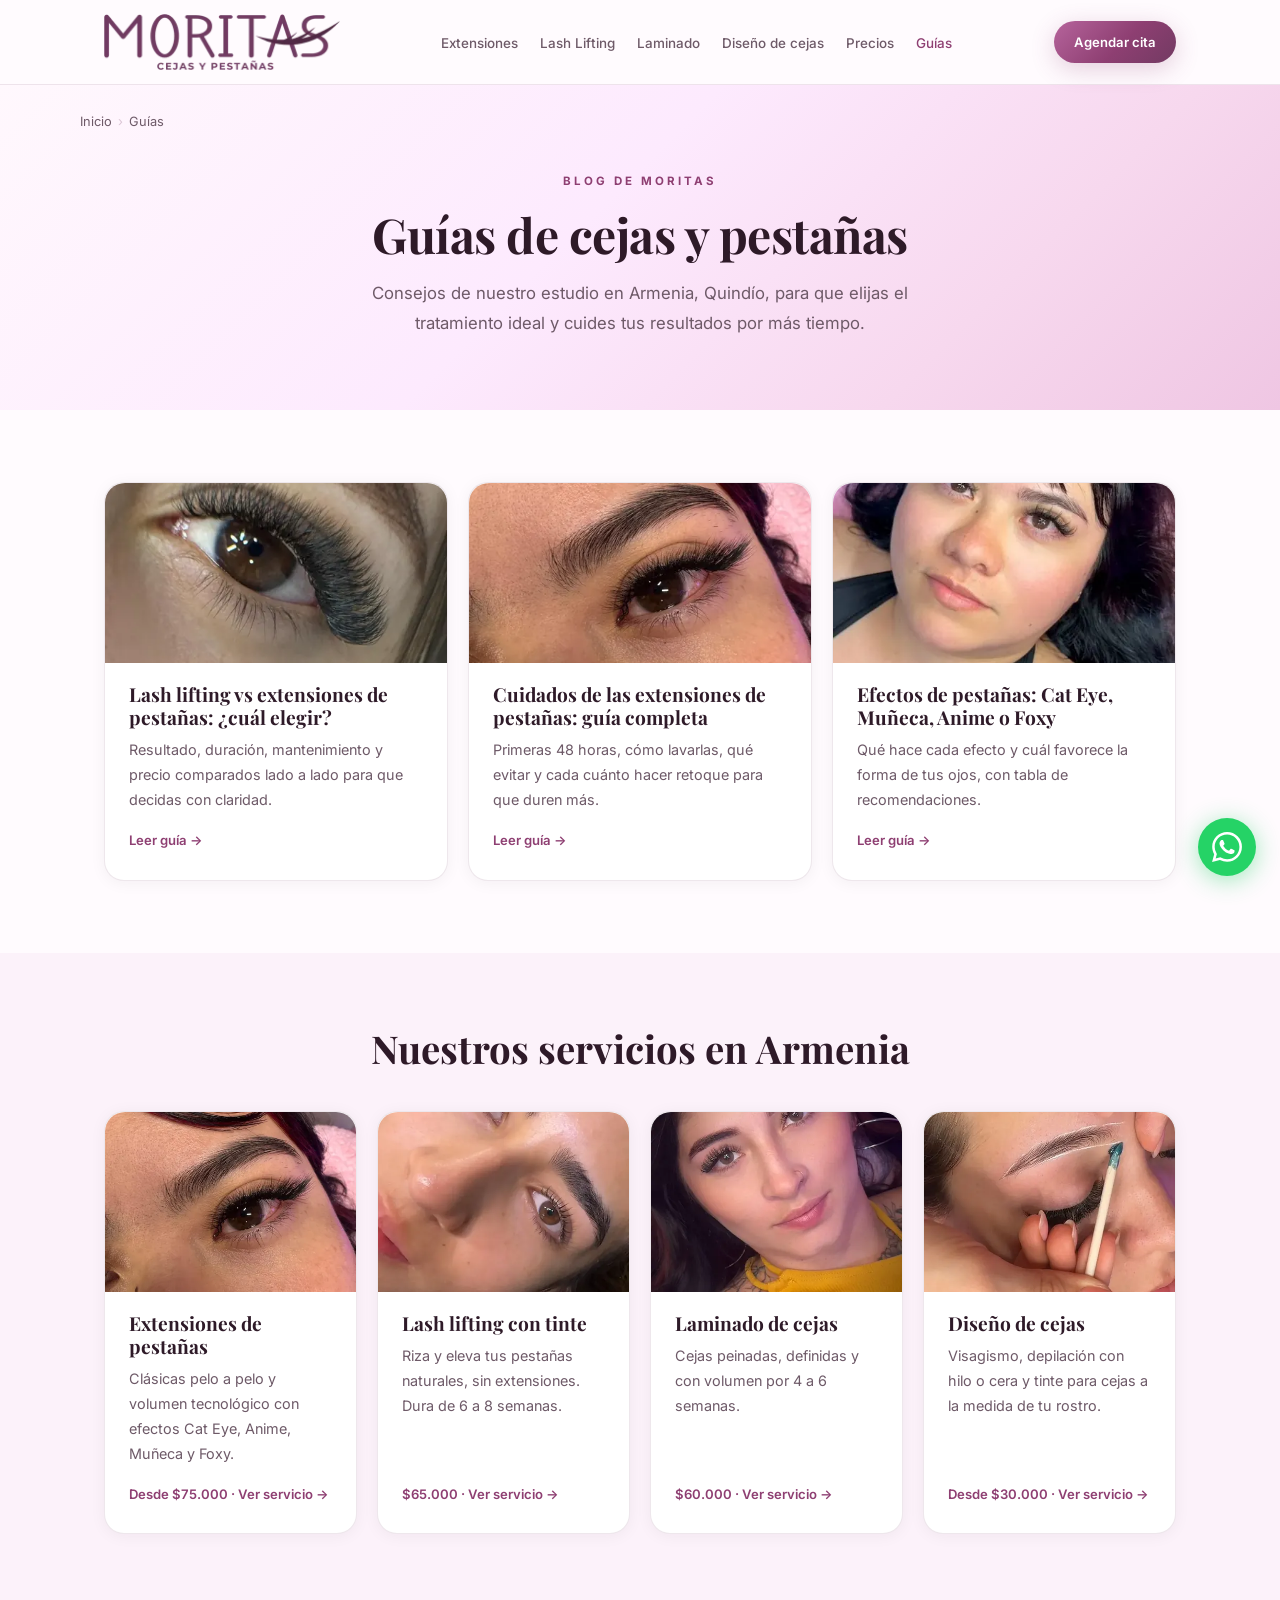
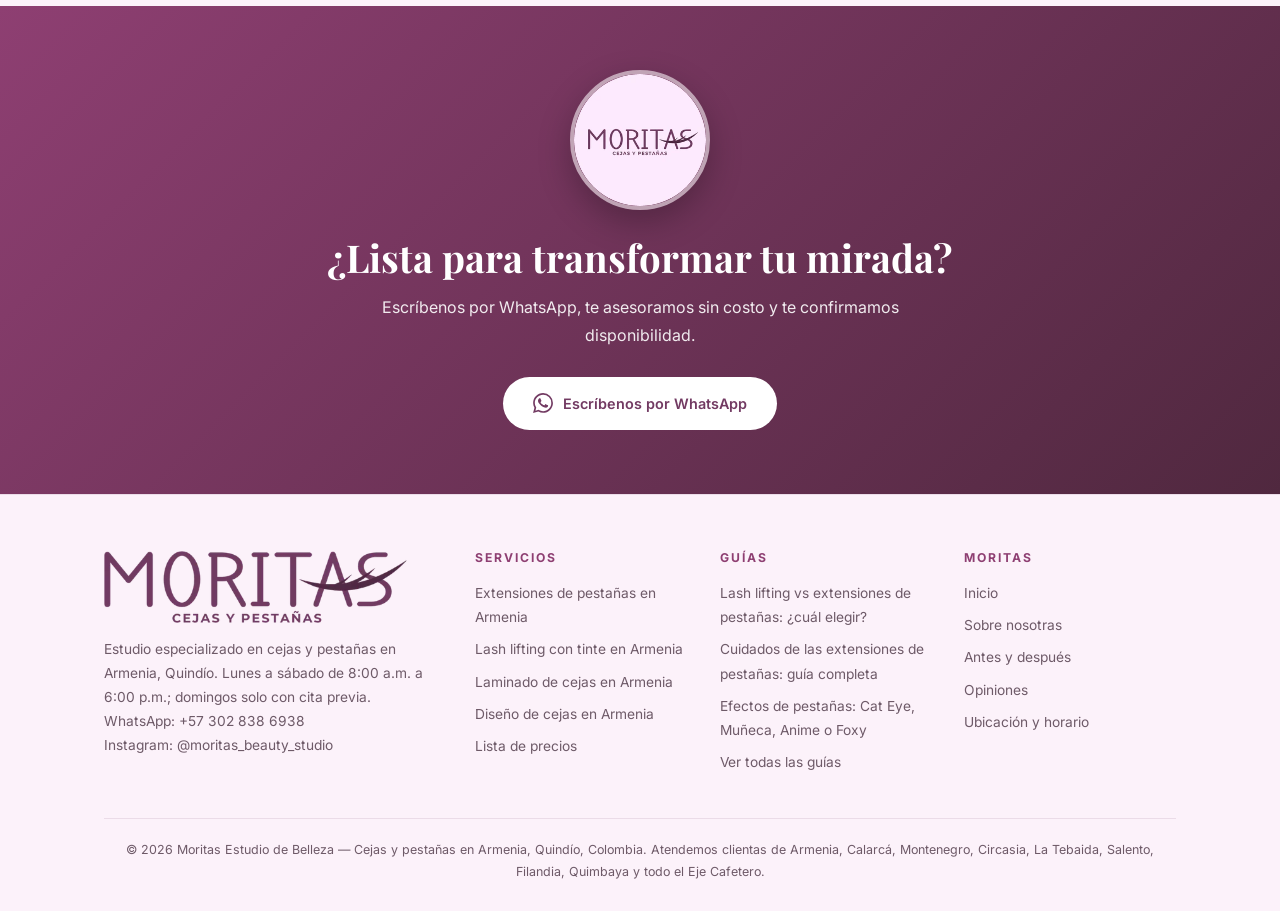
==== commit 963041dd: "Speed up mobile load and keep WhatsApp booking always visible - Remove the loading screen so content" ====
--- a/blog/index.html
+++ b/blog/index.html
@@ -26,7 +26,8 @@
 <script>try{if(localStorage.getItem('theme')==='dark')document.documentElement.setAttribute('data-theme','dark')}catch(e){}</script>
 <link rel="preconnect" href="https://fonts.googleapis.com">
 <link rel="preconnect" href="https://fonts.gstatic.com" crossorigin>
-<link href="https://fonts.googleapis.com/css2?family=Playfair+Display:ital,wght@0,600;0,700;1,600&family=Inter:wght@400;500;600;700&display=swap" rel="stylesheet">
+<link rel="preload" as="style" href="https://fonts.googleapis.com/css2?family=Playfair+Display:ital,wght@0,600;0,700;1,600&family=Inter:wght@400;500;600;700&display=swap" onload="this.onload=null;this.rel='stylesheet'">
+<noscript><link rel="stylesheet" href="https://fonts.googleapis.com/css2?family=Playfair+Display:ital,wght@0,600;0,700;1,600&family=Inter:wght@400;500;600;700&display=swap"></noscript>
 <link rel="stylesheet" href="/css/pages.css">
 <script type="application/ld+json">
 {
@@ -57,7 +58,7 @@
 <svg width="0" height="0" style="position:absolute" aria-hidden="true"><symbol id="wa" viewBox="0 0 24 24"><path d="M17.472 14.382c-.297-.149-1.758-.867-2.03-.967-.273-.099-.471-.148-.67.15-.197.297-.767.966-.94 1.164-.173.199-.347.223-.644.075-.297-.15-1.255-.463-2.39-1.475-.883-.788-1.48-1.761-1.653-2.059-.173-.297-.018-.458.13-.606.134-.133.298-.347.446-.52.149-.174.198-.298.298-.497.099-.198.05-.371-.025-.52-.075-.149-.669-1.612-.916-2.207-.242-.579-.487-.5-.669-.51-.173-.008-.371-.01-.57-.01-.198 0-.52.074-.792.372-.272.297-1.04 1.016-1.04 2.479 0 1.462 1.065 2.875 1.213 3.074.149.198 2.096 3.2 5.077 4.487.709.306 1.262.489 1.694.625.712.227 1.36.195 1.871.118.571-.085 1.758-.719 2.006-1.413.248-.694.248-1.289.173-1.413-.074-.124-.272-.198-.57-.347m-5.421 7.403h-.004a9.87 9.87 0 01-5.031-1.378l-.361-.214-3.741.982.998-3.648-.235-.374a9.86 9.86 0 01-1.51-5.26c.001-5.45 4.436-9.884 9.888-9.884 2.64 0 5.122 1.03 6.988 2.898a9.825 9.825 0 012.893 6.994c-.003 5.45-4.437 9.884-9.885 9.884m8.413-18.297A11.815 11.815 0 0012.05 0C5.495 0 .16 5.335.157 11.892c0 2.096.547 4.142 1.588 5.945L.057 24l6.305-1.654a11.882 11.882 0 005.683 1.448h.005c6.554 0 11.89-5.335 11.893-11.893a11.821 11.821 0 00-3.48-8.413z"/></symbol></svg>
 <header class="site-header">
     <div class="container">
-        <a href="/" class="logo" aria-label="Moritas Cejas y Pestañas - Inicio"><img class="logo-light" src="/images/brand/moritas-logo.webp" alt="Moritas Cejas y Pestañas" width="480" height="114"><img class="logo-dark" src="/images/brand/moritas-logo-light.webp" alt="" width="480" height="114"></a>
+        <a href="/" class="logo" aria-label="Moritas Cejas y Pestañas - Inicio"><img class="logo-light" src="/images/brand/moritas-logo.webp" alt="Moritas Cejas y Pestañas" width="480" height="114"><img class="logo-dark" src="/images/brand/moritas-logo-light.webp" alt="" width="480" height="114" loading="lazy"></a>
         <nav aria-label="Servicios"><ul class="header-links"><li><a href="/extensiones-de-pestanas-armenia/">Extensiones</a></li><li><a href="/lash-lifting-armenia/">Lash Lifting</a></li><li><a href="/laminado-de-cejas-armenia/">Laminado</a></li><li><a href="/diseno-de-cejas-armenia/">Diseño de cejas</a></li><li><a href="/#precios">Precios</a></li><li><a href="/blog/" aria-current="page">Guías</a></li></ul></nav>
         <a class="btn btn-primary btn-sm" href="https://wa.me/573028386938?text=Hola%20Moritas%20%F0%9F%AB%90%20vi%20la%20p%C3%A1gina%20web%20y%20tengo%20una%20pregunta" target="_blank" rel="noopener">Agendar cita</a>
     </div>
@@ -76,19 +77,19 @@
     <div class="container">
         <div class="cards">
             <a class="card" href="/blog/lash-lifting-vs-extensiones-de-pestanas/">
-                <div class="card-img"><img src="/images/gallery-3.webp" alt="Lash lifting vs extensiones de pestañas" width="900" height="1125" loading="lazy"></div>
+                <div class="card-img"><img src="/images/gallery-3.webp" srcset="/images/gallery-3-480.webp 480w, /images/gallery-3.webp 900w" sizes="(max-width: 640px) 92vw, 380px" alt="Lash lifting vs extensiones de pestañas" width="900" height="1125" loading="lazy"></div>
                 <h3>Lash lifting vs extensiones de pestañas: ¿cuál elegir?</h3>
                 <p>Resultado, duración, mantenimiento y precio comparados lado a lado para que decidas con claridad.</p>
                 <span class="card-link">Leer guía &rarr;</span>
             </a>
             <a class="card" href="/blog/cuidados-extensiones-de-pestanas/">
-                <div class="card-img"><img src="/images/ba-1-after.webp" alt="Cuidados de las extensiones de pestañas" width="900" height="1200" loading="lazy"></div>
+                <div class="card-img"><img src="/images/ba-1-after.webp" srcset="/images/ba-1-after-480.webp 480w, /images/ba-1-after.webp 900w" sizes="(max-width: 640px) 92vw, 380px" alt="Cuidados de las extensiones de pestañas" width="900" height="1200" loading="lazy"></div>
                 <h3>Cuidados de las extensiones de pestañas: guía completa</h3>
                 <p>Primeras 48 horas, cómo lavarlas, qué evitar y cada cuánto hacer retoque para que duren más.</p>
                 <span class="card-link">Leer guía &rarr;</span>
             </a>
             <a class="card" href="/blog/efectos-de-pestanas/">
-                <div class="card-img"><img src="/images/gallery-5.webp" alt="Efectos de pestañas Cat Eye, Muñeca, Anime y Foxy" width="738" height="1304" loading="lazy"></div>
+                <div class="card-img"><img src="/images/gallery-5.webp" srcset="/images/gallery-5-480.webp 480w, /images/gallery-5.webp 738w" sizes="(max-width: 640px) 92vw, 380px" alt="Efectos de pestañas Cat Eye, Muñeca, Anime y Foxy" width="738" height="1304" loading="lazy"></div>
                 <h3>Efectos de pestañas: Cat Eye, Muñeca, Anime o Foxy</h3>
                 <p>Qué hace cada efecto y cuál favorece la forma de tus ojos, con tabla de recomendaciones.</p>
                 <span class="card-link">Leer guía &rarr;</span>
@@ -102,7 +103,7 @@
         <div class="section-head">
             <h2>Nuestros servicios en Armenia</h2>
         </div>
-        <div class="cards"><a class="card" href="/extensiones-de-pestanas-armenia/"><div class="card-img"><img src="/images/ba-1-after.webp" alt="Extensiones de pestañas en Armenia, Quindío" loading="lazy" width="400" height="180"></div><h3>Extensiones de pestañas</h3><p>Clásicas pelo a pelo y volumen tecnológico con efectos Cat Eye, Anime, Muñeca y Foxy.</p><span class="card-link">Desde $75.000 · Ver servicio &rarr;</span></a><a class="card" href="/lash-lifting-armenia/"><div class="card-img"><img src="/images/service-lash-lifting.webp" alt="Lash lifting con tinte en Armenia, Quindío" loading="lazy" width="400" height="180"></div><h3>Lash lifting con tinte</h3><p>Riza y eleva tus pestañas naturales, sin extensiones. Dura de 6 a 8 semanas.</p><span class="card-link">$65.000 · Ver servicio &rarr;</span></a><a class="card" href="/laminado-de-cejas-armenia/"><div class="card-img"><img src="/images/gallery-1.webp" alt="Laminado de cejas en Armenia, Quindío" loading="lazy" width="400" height="180"></div><h3>Laminado de cejas</h3><p>Cejas peinadas, definidas y con volumen por 4 a 6 semanas.</p><span class="card-link">$60.000 · Ver servicio &rarr;</span></a><a class="card" href="/diseno-de-cejas-armenia/"><div class="card-img"><img src="/images/service-diseno.webp" alt="Diseño de cejas en Armenia, Quindío" loading="lazy" width="400" height="180"></div><h3>Diseño de cejas</h3><p>Visagismo, depilación con hilo o cera y tinte para cejas a la medida de tu rostro.</p><span class="card-link">Desde $30.000 · Ver servicio &rarr;</span></a></div>
+        <div class="cards"><a class="card" href="/extensiones-de-pestanas-armenia/"><div class="card-img"><img src="/images/ba-1-after.webp" srcset="/images/ba-1-after-480.webp 480w, /images/ba-1-after.webp 900w" sizes="(max-width: 640px) 92vw, 380px" alt="Extensiones de pestañas en Armenia, Quindío" loading="lazy" width="400" height="180"></div><h3>Extensiones de pestañas</h3><p>Clásicas pelo a pelo y volumen tecnológico con efectos Cat Eye, Anime, Muñeca y Foxy.</p><span class="card-link">Desde $75.000 · Ver servicio &rarr;</span></a><a class="card" href="/lash-lifting-armenia/"><div class="card-img"><img src="/images/service-lash-lifting.webp" srcset="/images/service-lash-lifting-480.webp 480w, /images/service-lash-lifting.webp 738w" sizes="(max-width: 640px) 92vw, 380px" alt="Lash lifting con tinte en Armenia, Quindío" loading="lazy" width="400" height="180"></div><h3>Lash lifting con tinte</h3><p>Riza y eleva tus pestañas naturales, sin extensiones. Dura de 6 a 8 semanas.</p><span class="card-link">$65.000 · Ver servicio &rarr;</span></a><a class="card" href="/laminado-de-cejas-armenia/"><div class="card-img"><img src="/images/gallery-1.webp" srcset="/images/gallery-1-480.webp 480w, /images/gallery-1.webp 738w" sizes="(max-width: 640px) 92vw, 380px" alt="Laminado de cejas en Armenia, Quindío" loading="lazy" width="400" height="180"></div><h3>Laminado de cejas</h3><p>Cejas peinadas, definidas y con volumen por 4 a 6 semanas.</p><span class="card-link">$60.000 · Ver servicio &rarr;</span></a><a class="card" href="/diseno-de-cejas-armenia/"><div class="card-img"><img src="/images/service-diseno.webp" srcset="/images/service-diseno-480.webp 480w, /images/service-diseno.webp 738w" sizes="(max-width: 640px) 92vw, 380px" alt="Diseño de cejas en Armenia, Quindío" loading="lazy" width="400" height="180"></div><h3>Diseño de cejas</h3><p>Visagismo, depilación con hilo o cera y tinte para cejas a la medida de tu rostro.</p><span class="card-link">Desde $30.000 · Ver servicio &rarr;</span></a></div>
     </div>
 </section>
 
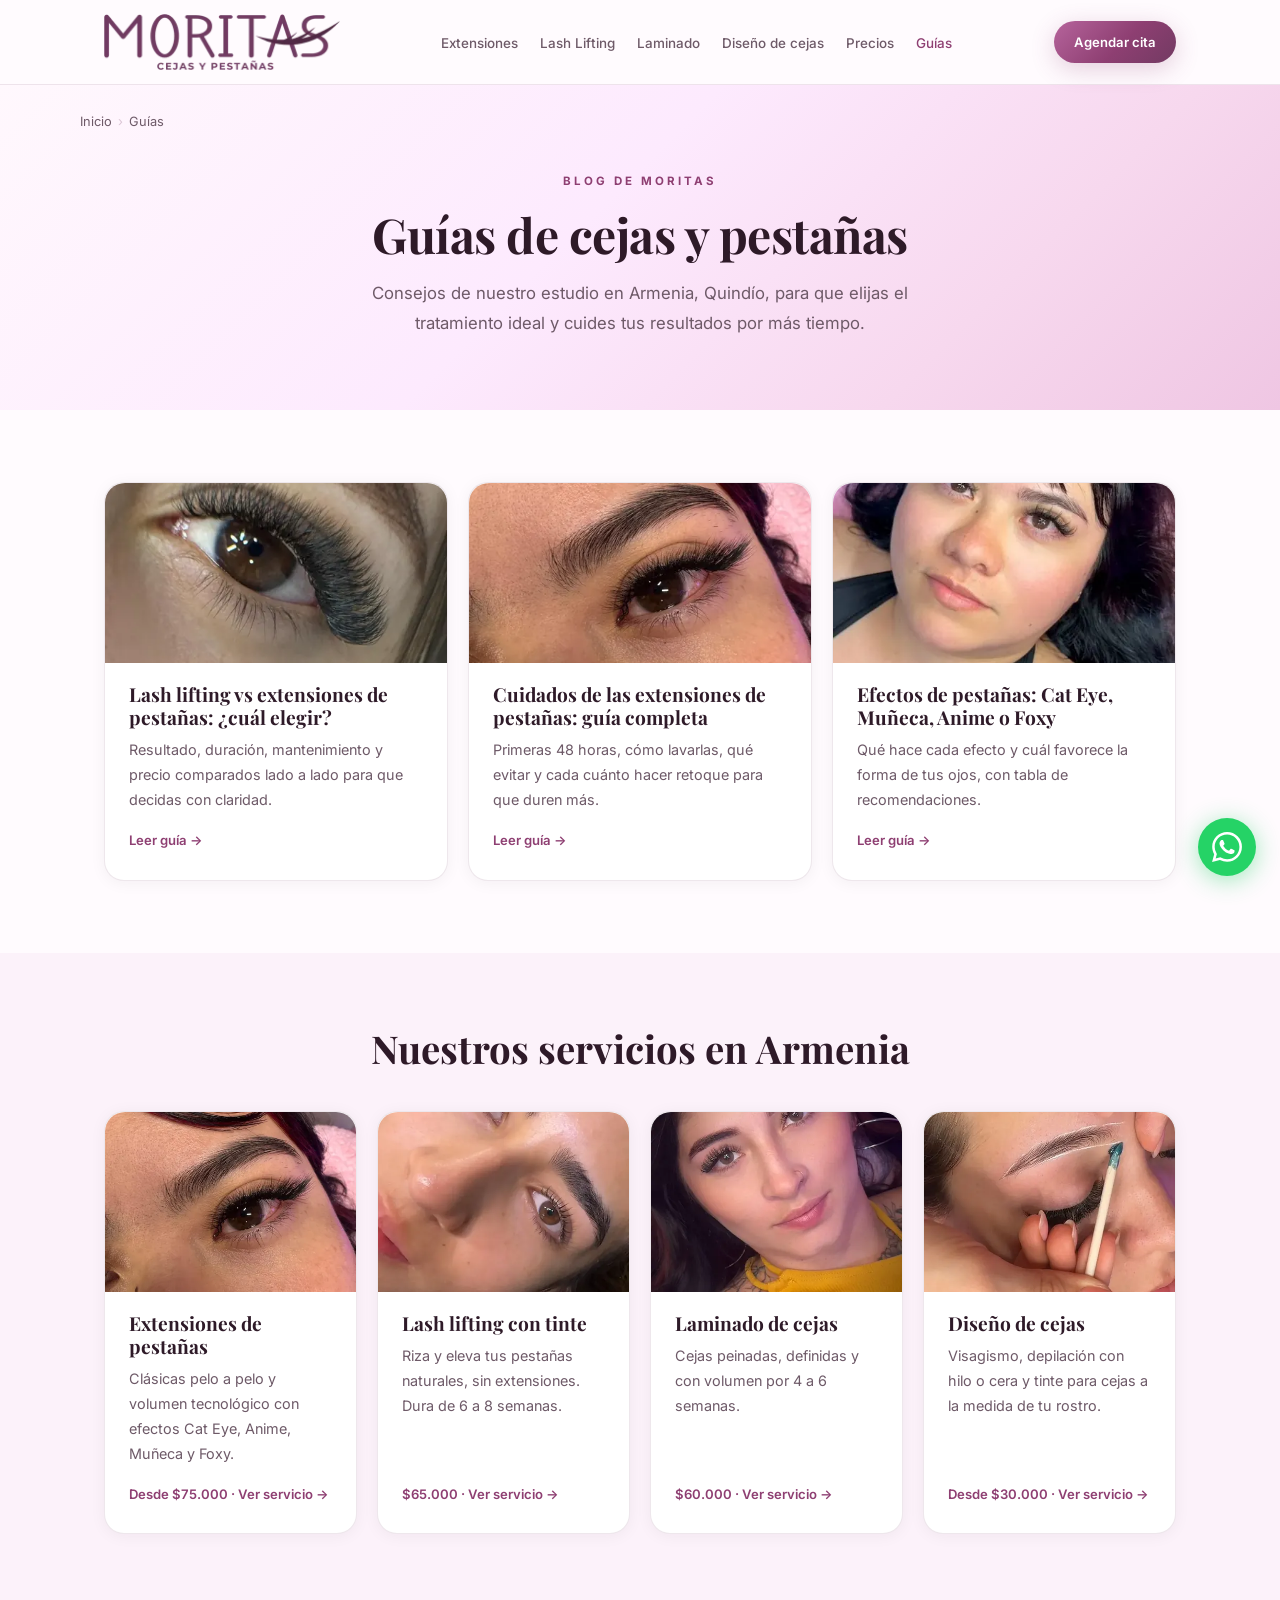
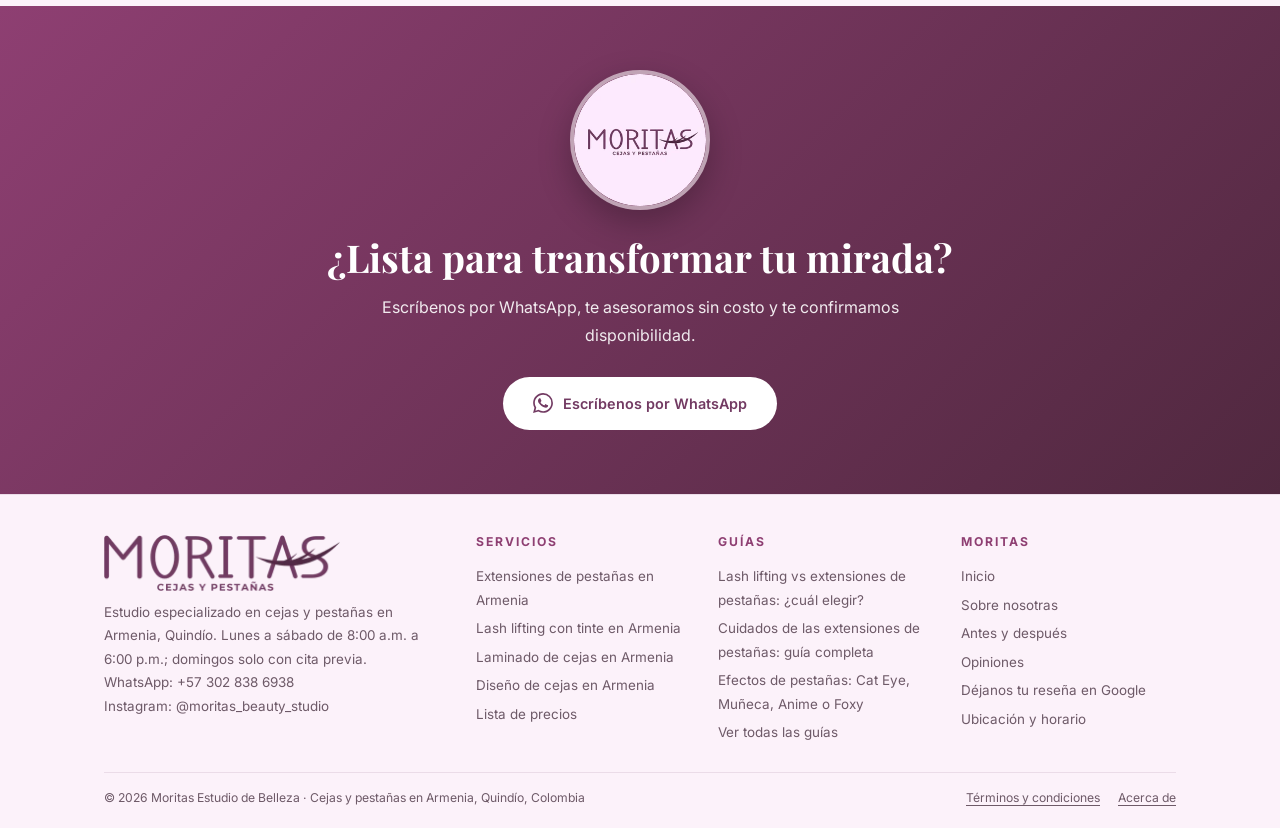
==== commit fe94eedb: "Compact professional layout, Google reviews, WhatsApp dialog fixes, terms page - Navigation: drop In" ====
--- a/blog/index.html
+++ b/blog/index.html
@@ -127,9 +127,9 @@
             </div>
             <div><h2>Servicios</h2><ul><li><a href="/extensiones-de-pestanas-armenia/">Extensiones de pestañas en Armenia</a></li><li><a href="/lash-lifting-armenia/">Lash lifting con tinte en Armenia</a></li><li><a href="/laminado-de-cejas-armenia/">Laminado de cejas en Armenia</a></li><li><a href="/diseno-de-cejas-armenia/">Diseño de cejas en Armenia</a></li><li><a href="/#precios">Lista de precios</a></li></ul></div>
             <div><h2>Guías</h2><ul><li><a href="/blog/lash-lifting-vs-extensiones-de-pestanas/">Lash lifting vs extensiones de pestañas: ¿cuál elegir?</a></li><li><a href="/blog/cuidados-extensiones-de-pestanas/">Cuidados de las extensiones de pestañas: guía completa</a></li><li><a href="/blog/efectos-de-pestanas/">Efectos de pestañas: Cat Eye, Muñeca, Anime o Foxy</a></li><li><a href="/blog/">Ver todas las guías</a></li></ul></div>
-            <div><h2>Moritas</h2><ul><li><a href="/">Inicio</a></li><li><a href="/#sobre-mi">Sobre nosotras</a></li><li><a href="/#resultados">Antes y después</a></li><li><a href="/#testimonios">Opiniones</a></li><li><a href="/#ubicacion">Ubicación y horario</a></li></ul></div>
+            <div><h2>Moritas</h2><ul><li><a href="/">Inicio</a></li><li><a href="/#sobre-mi">Sobre nosotras</a></li><li><a href="/#resultados">Antes y después</a></li><li><a href="/#testimonios">Opiniones</a></li><li><a href="https://www.google.com/maps/search/?api=1&amp;query=Moritas%20Cejas%20y%20Pesta%C3%B1as%20Armenia%20Quind%C3%ADo" target="_blank" rel="noopener">Déjanos tu reseña en Google</a></li><li><a href="/#ubicacion">Ubicación y horario</a></li></ul></div>
         </div>
-        <p class="footer-legal">&copy; 2026 Moritas Estudio de Belleza &mdash; Cejas y pestañas en Armenia, Quindío, Colombia. Atendemos clientas de Armenia, Calarcá, Montenegro, Circasia, La Tebaida, Salento, Filandia, Quimbaya y todo el Eje Cafetero.</p>
+        <div class="footer-legal"><span>&copy; 2026 Moritas Estudio de Belleza &middot; Cejas y pestañas en Armenia, Quindío, Colombia</span><nav aria-label="Información legal"><a href="/terminos/">Términos y condiciones</a><a href="/terminos/#acerca-del-sitio">Acerca de</a></nav></div>
     </div>
 </footer>
 <a class="wa-float" href="https://wa.me/573028386938?text=Hola%20Moritas%20%F0%9F%AB%90%20vi%20la%20p%C3%A1gina%20web%20y%20tengo%20una%20pregunta" target="_blank" rel="noopener" aria-label="Escríbenos por WhatsApp"><svg aria-hidden="true"><use href="#wa"/></svg></a>
--- a/css/pages.css
+++ b/css/pages.css
@@ -229,19 +229,22 @@
 .cta-band .btn:hover { transform: translateY(-2px); }
 
 /* ===== FOOTER ===== */
-.site-footer { background: var(--bg-secondary); border-top: 1px solid var(--border); padding: 56px 0 28px; font-size: 0.86rem; }
-.footer-cols { display: grid; grid-template-columns: 1.6fr 1fr 1fr 1fr; gap: 32px; margin-bottom: 36px; }
+.site-footer { background: var(--bg-secondary); border-top: 1px solid var(--border); padding: 40px 0 20px; font-size: 0.84rem; }
+.footer-cols { display: grid; grid-template-columns: 1.6fr 1fr 1fr 1fr; gap: 28px; margin-bottom: 22px; }
 .footer-cols h2 {
     font-family: var(--font-body); font-size: 0.76rem; text-transform: uppercase; letter-spacing: 2px;
     color: var(--text-accent); margin-bottom: 16px;
 }
 .footer-cols ul { list-style: none; }
-.footer-cols li { margin-bottom: 8px; }
+.footer-cols li { margin-bottom: 5px; }
 .footer-cols a { color: var(--text-secondary); text-decoration: none; }
 .footer-cols a:hover { color: var(--text-accent); }
 .footer-cols p { color: var(--text-secondary); }
-.footer-cols img { height: 72px; width: auto; margin-bottom: 14px; }
-.footer-legal { border-top: 1px solid var(--border); padding-top: 20px; text-align: center; font-size: 0.78rem; color: var(--text-secondary); }
+.footer-cols img { height: 56px; width: auto; margin-bottom: 10px; }
+.footer-legal { border-top: 1px solid var(--border); padding-top: 14px; display: flex; flex-wrap: wrap; gap: 8px 24px; justify-content: space-between; font-size: 0.76rem; color: var(--text-secondary); }
+.footer-legal nav { display: flex; gap: 18px; flex-wrap: wrap; }
+.footer-legal a { color: var(--text-secondary); text-decoration: underline; text-underline-offset: 3px; }
+.footer-legal a:hover { color: var(--text-accent); }
 
 /* ===== WHATSAPP ===== */
 .wa-float {
@@ -267,7 +270,10 @@
     .section { padding: 52px 0; }
     .two-col { grid-template-columns: 1fr; }
     .gallery { grid-template-columns: 1fr 1fr; }
-    .footer-cols { grid-template-columns: 1fr; }
+    .footer-cols { grid-template-columns: 1fr 1fr; gap: 20px 14px; }
+    .footer-cols > div:first-child { grid-column: 1 / -1; }
+    .footer-legal { flex-direction: column; align-items: center; text-align: center; }
+    .site-footer { padding-bottom: 24px; }
     .hero-actions .btn { width: 100%; }
     .wa-float { display: none; }
     .sticky-cta {
